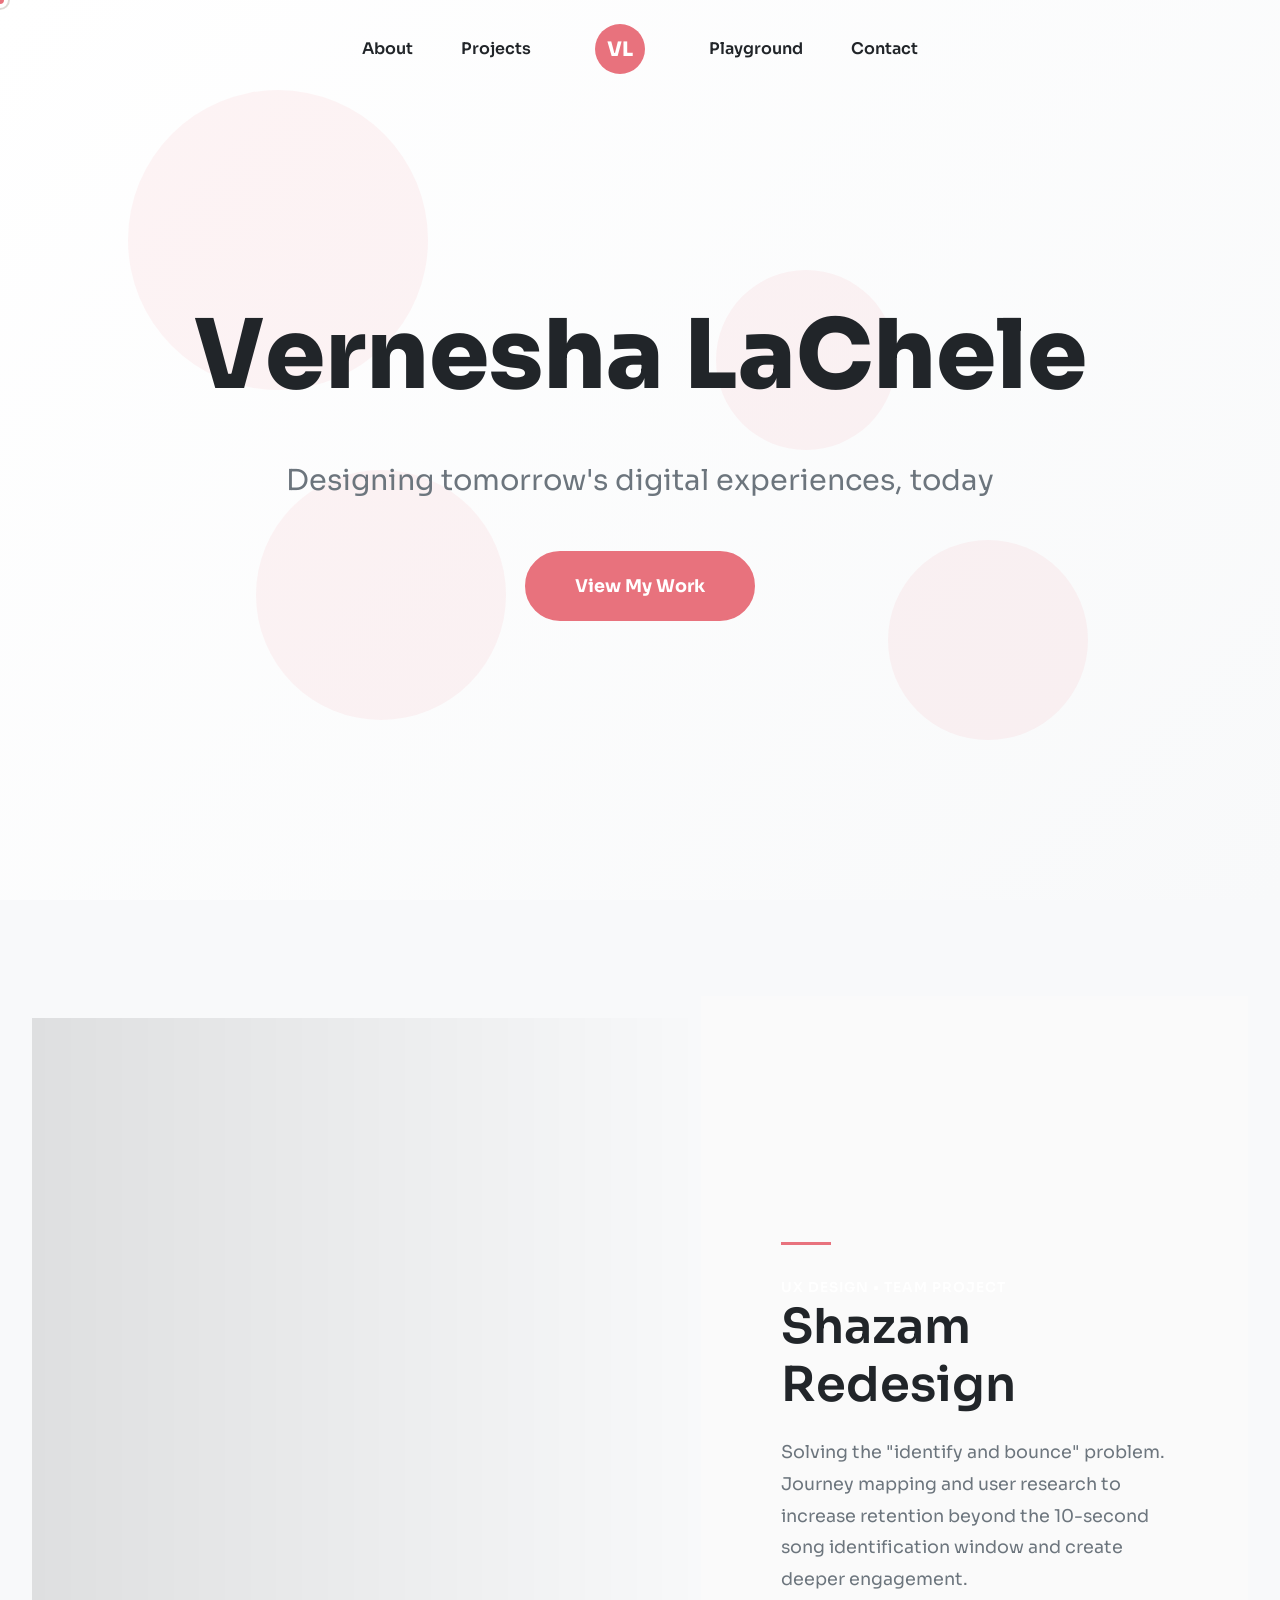
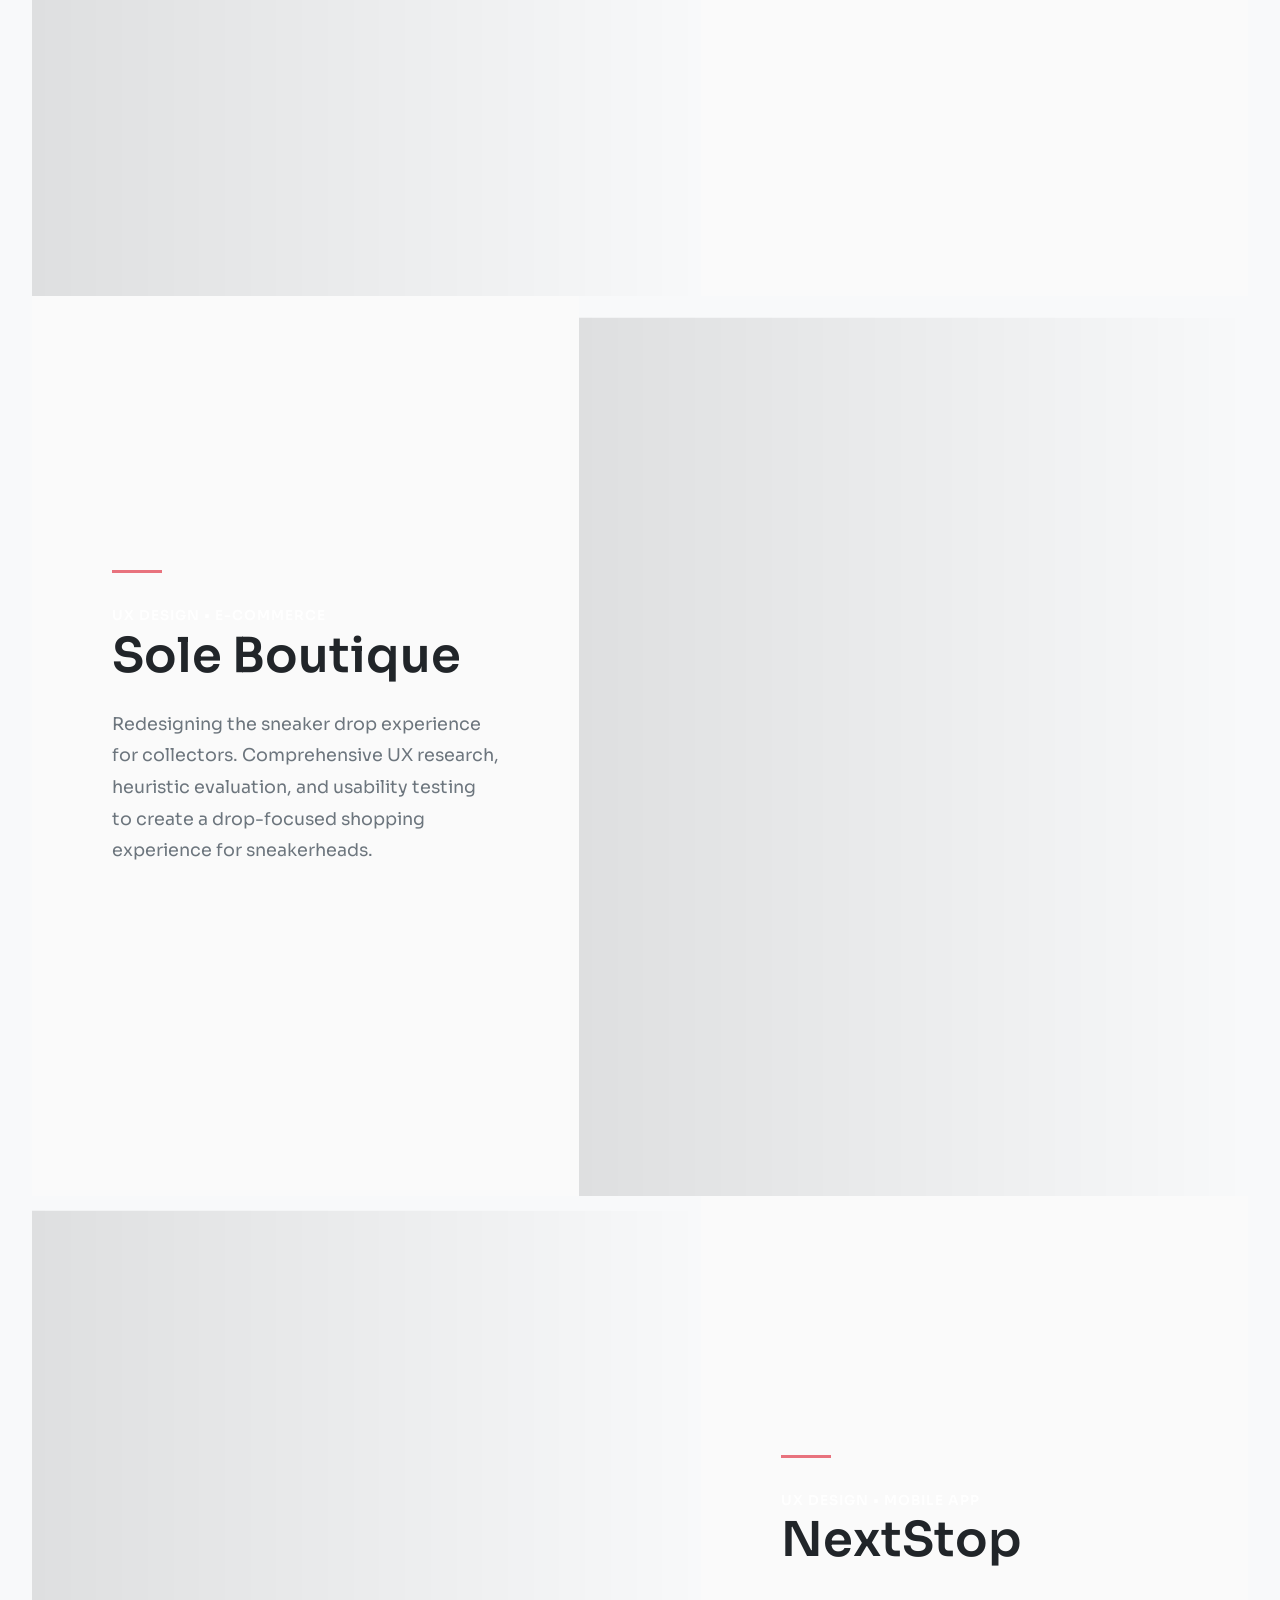
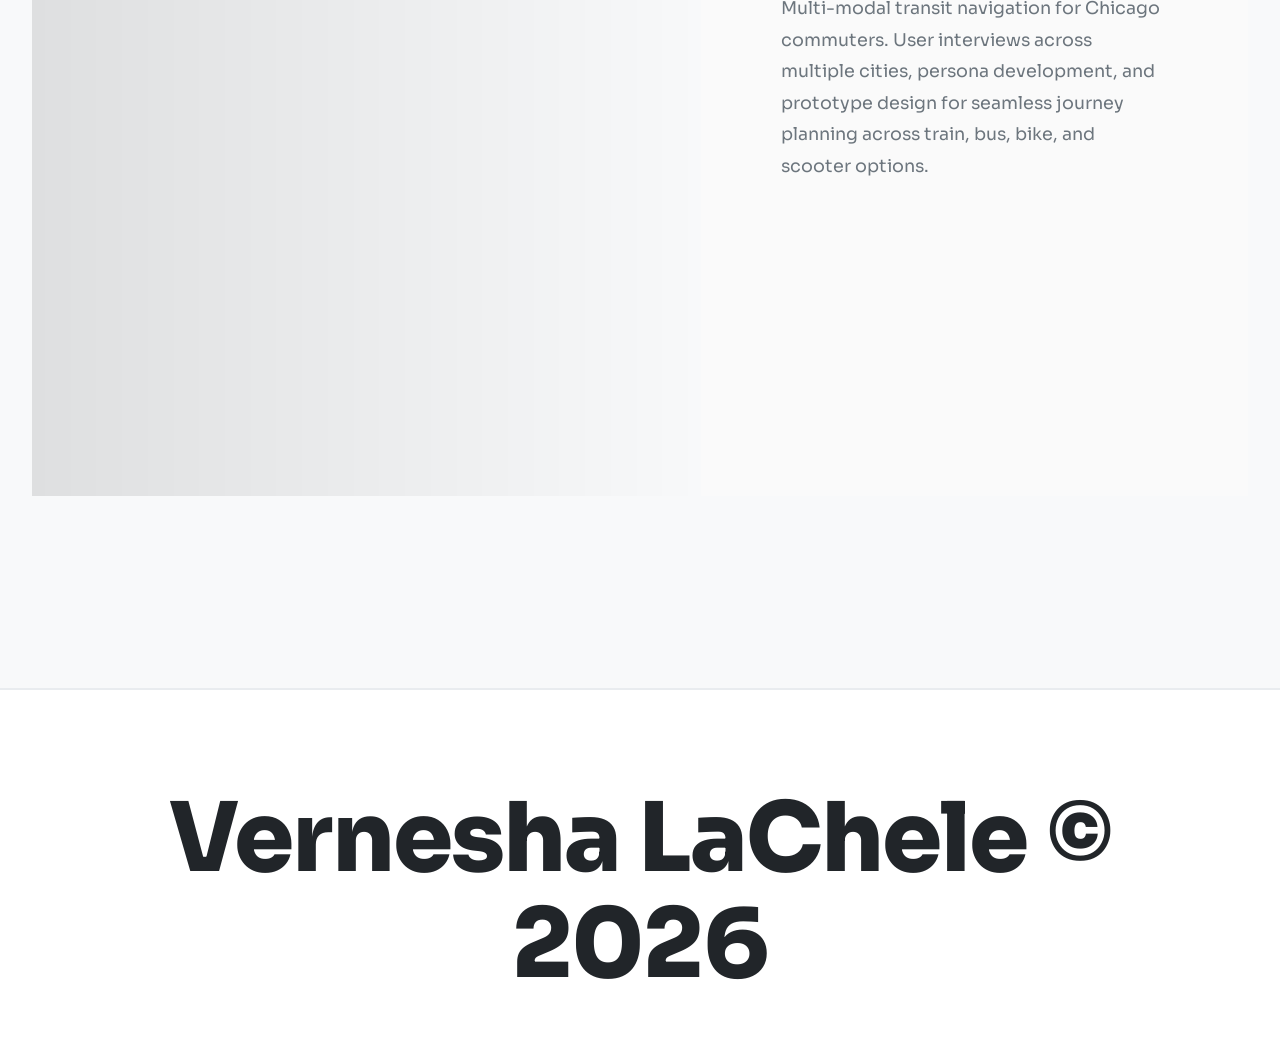
==== index.html @ 07dd48ed "Add files via upload Initial portfolio upload" ====
<!DOCTYPE html>
<html lang="en">
<head>
    <meta charset="UTF-8">
    <meta name="viewport" content="width=device-width, initial-scale=1.0">
    <meta name="description" content="Portfolio of Vernesha LaChele - UI/UX Designer & Creative Professional">
    <title>Vernesha LaChele - Portfolio</title>
    <link rel="stylesheet" href="css/style.css">
</head>
<body>
    <!-- Custom Cursor -->
    <div class="cursor"></div>
    <div class="cursor-follower"></div>

    <!-- Navigation -->
    <nav id="nav">
        <ul>
            <li><a href="about.html">About</a></li>
            <li><a href="#projects">Projects</a></li>
            <li class="nav-logo">
                <a href="#home">
                    <svg width="50" height="50" viewBox="0 0 50 50" xmlns="http://www.w3.org/2000/svg">
                        <circle cx="25" cy="25" r="25" fill="#E8727D"/>
                        <text x="25" y="25" text-anchor="middle" dominant-baseline="central" 
                              font-family="Sora, sans-serif" font-size="20" font-weight="800" fill="#FFFFFF">VL</text>
                    </svg>
                </a>
            </li>
            <li><a href="playground.html">Playground</a></li>
            <li><a href="contact.html">Contact</a></li>
        </ul>
    </nav>

    <!-- Hero Section -->
    <section id="home" class="hero">
        <div class="hero-background">
            <div class="floating-shapes">
                <div class="shape"></div>
                <div class="shape"></div>
                <div class="shape"></div>
                <div class="shape"></div>
            </div>
        </div>
        <div class="hero-content">
            <h1>
                <span>V</span><span>e</span><span>r</span><span>n</span><span>e</span><span>s</span><span>h</span><span>a</span> <span>L</span><span>a</span><span>C</span><span>h</span><span>e</span><span>l</span><span>e</span>
            </h1>
            <p>Designing tomorrow's digital experiences, today</p>
            <a href="#projects" class="hero-cta">View My Work</a>
        </div>
    </section>

    <!-- Projects Section - Full Viewport Split Layout -->
    <section id="projects">
        <!-- Shazam Project -->
        <div class="project-section">
            <a href="pages/shazam-case-study.html" class="project-split">
                <div class="project-image" style="background-image: url('https://images.unsplash.com/photo-1511379938547-c1f69419868d?w=1200&q=80');"></div>
                <div class="project-content">
                    <div class="project-accent"></div>
                    <div class="project-category">UX Design • Team Project</div>
                    <h2 class="project-title">Shazam Redesign</h2>
                    <p class="project-description">Solving the "identify and bounce" problem. Journey mapping and user research to increase retention beyond the 10-second song identification window and create deeper engagement.</p>
                    <span class="project-link">Explore Case Study</span>
                </div>
            </a>
        </div>

        <!-- Sole Boutique Project -->
        <div class="project-section">
            <a href="pages/sole-boutique.html" class="project-split">
                <div class="project-image" style="background-image: url('https://images.unsplash.com/photo-1460353581641-37baddab0fa2?w=1200&q=80');"></div>
                <div class="project-content">
                    <div class="project-accent"></div>
                    <div class="project-category">UX Design • E-Commerce</div>
                    <h2 class="project-title">Sole Boutique</h2>
                    <p class="project-description">Redesigning the sneaker drop experience for collectors. Comprehensive UX research, heuristic evaluation, and usability testing to create a drop-focused shopping experience for sneakerheads.</p>
                    <span class="project-link">View Project</span>
                </div>
            </a>
        </div>

        <!-- NextStop Project -->
        <div class="project-section">
            <a href="pages/nextstop.html" class="project-split">
                <div class="project-image" style="background-image: url('https://images.unsplash.com/photo-1544620347-c4fd4a3d5957?w=1200&q=80');"></div>
                <div class="project-content">
                    <div class="project-accent"></div>
                    <div class="project-category">UX Design • Mobile App</div>
                    <h2 class="project-title">NextStop</h2>
                    <p class="project-description">Multi-modal transit navigation for Chicago commuters. User interviews across multiple cities, persona development, and prototype design for seamless journey planning across train, bus, bike, and scooter options.</p>
                    <span class="project-link">View Project</span>
                </div>
            </a>
        </div>
    </section>

    <footer>
        <h2 class="footer-name">Vernesha LaChele © 2026</h2>
    </footer>

    <script src="js/script.js"></script>
</body>
</html>
---- css/style.css ----
/* ================================
   IMPORT SORA FONT
   ================================ */

@import url('https://fonts.googleapis.com/css2?family=Sora:wght@400;600;700;800&display=swap');

/* ================================
   RESET & BASE STYLES
   ================================ */

* {
    margin: 0;
    padding: 0;
    box-sizing: border-box;
}

body {
    font-family: 'Sora', -apple-system, BlinkMacSystemFont, 'Segoe UI', Roboto, sans-serif;
    line-height: 1.6;
    color: #212529;
    background: #F8F9FA;
    overflow-x: hidden;
    cursor: none;
}

/* ================================
   CUSTOM CURSOR
   ================================ */

.cursor {
    width: 20px;
    height: 20px;
    border: 2px solid #212529;
    border-radius: 50%;
    position: fixed;
    pointer-events: none;
    z-index: 9999;
    transition: all 0.15s ease;
    transform: translate(-50%, -50%);
    mix-blend-mode: difference;
}

.cursor-follower {
    width: 8px;
    height: 8px;
    background: #E8727D;
    border-radius: 50%;
    position: fixed;
    pointer-events: none;
    z-index: 9999;
    transition: all 0.3s ease;
    transform: translate(-50%, -50%);
}

/* ================================
   NAVIGATION
   ================================ */

nav {
    position: fixed;
    top: 0;
    left: 0;
    right: 0;
    padding: 1.5rem 3rem;
    z-index: 1000;
    transition: all 0.3s ease;
    background: transparent;
}

nav.scrolled {
    background: rgba(248, 249, 250, 0.95);
    backdrop-filter: blur(10px);
    box-shadow: 0 5px 30px rgba(0, 0, 0, 0.08);
}

nav ul {
    list-style: none;
    display: flex;
    justify-content: center;
    align-items: center;
    gap: 3rem;
}

.nav-logo {
    margin: 0 1rem;
}

.nav-logo a {
    padding: 0;
    display: flex;
    align-items: center;
}

.nav-logo svg {
    transition: transform 0.3s ease;
}

.nav-logo:hover svg {
    transform: scale(1.1);
}

.nav-logo a::after {
    display: none;
}

nav a {
    text-decoration: none;
    color: #212529;
    font-weight: 600;
    font-size: 1rem;
    position: relative;
    padding: 0.5rem 0;
    transition: color 0.3s ease;
}

nav a::after {
    content: '';
    position: absolute;
    bottom: 0;
    left: 0;
    width: 0;
    height: 2px;
    background: #E8727D;
    transition: width 0.3s ease;
}

nav a:hover::after {
    width: 100%;
}

nav a:hover {
    color: #E8727D;
}

/* ================================
   HERO SECTION
   ================================ */

.hero {
    min-height: 100vh;
    display: flex;
    flex-direction: column;
    justify-content: center;
    align-items: center;
    position: relative;
    overflow: hidden;
    background: linear-gradient(135deg, #FFFFFF 0%, #F8F9FA 100%);
}

.hero-background {
    position: absolute;
    top: 0;
    left: 0;
    width: 100%;
    height: 100%;
    z-index: 0;
}

.floating-shapes {
    position: absolute;
    width: 100%;
    height: 100%;
}

.shape {
    position: absolute;
    border-radius: 50%;
    background: rgba(232, 114, 125, 0.08);
    animation: float 20s infinite ease-in-out;
}

.shape:nth-child(1) {
    width: 300px;
    height: 300px;
    top: 10%;
    left: 10%;
    animation-delay: 0s;
}

.shape:nth-child(2) {
    width: 200px;
    height: 200px;
    top: 60%;
    right: 15%;
    animation-delay: -5s;
}

.shape:nth-child(3) {
    width: 250px;
    height: 250px;
    bottom: 20%;
    left: 20%;
    animation-delay: -10s;
}

.shape:nth-child(4) {
    width: 180px;
    height: 180px;
    top: 30%;
    right: 30%;
    animation-delay: -15s;
}

@keyframes float {
    0%, 100% {
        transform: translate(0, 0) scale(1);
    }
    33% {
        transform: translate(50px, -50px) scale(1.1);
    }
    66% {
        transform: translate(-30px, 30px) scale(0.9);
    }
}

.hero-content {
    position: relative;
    z-index: 1;
    text-align: center;
    padding: 2rem;
}

.hero-content h1 {
    font-size: clamp(3rem, 8vw, 6rem);
    font-weight: 800;
    margin-bottom: 1.5rem;
    color: #212529;
}

.hero-content h1 span {
    display: inline-block;
    animation: fadeInUp 0.8s ease-out both;
}

.hero-content h1 span:nth-child(1) { animation-delay: 0.1s; }
.hero-content h1 span:nth-child(2) { animation-delay: 0.15s; }
.hero-content h1 span:nth-child(3) { animation-delay: 0.2s; }
.hero-content h1 span:nth-child(4) { animation-delay: 0.25s; }
.hero-content h1 span:nth-child(5) { animation-delay: 0.3s; }
.hero-content h1 span:nth-child(6) { animation-delay: 0.35s; }
.hero-content h1 span:nth-child(7) { animation-delay: 0.4s; }
.hero-content h1 span:nth-child(8) { animation-delay: 0.45s; }
.hero-content h1 span:nth-child(9) { animation-delay: 0.5s; }
.hero-content h1 span:nth-child(10) { animation-delay: 0.55s; }
.hero-content h1 span:nth-child(11) { animation-delay: 0.6s; }
.hero-content h1 span:nth-child(12) { animation-delay: 0.65s; }
.hero-content h1 span:nth-child(13) { animation-delay: 0.7s; }
.hero-content h1 span:nth-child(14) { animation-delay: 0.75s; }
.hero-content h1 span:nth-child(15) { animation-delay: 0.8s; }

@keyframes fadeInUp {
    from {
        opacity: 0;
        transform: translateY(30px);
    }
    to {
        opacity: 1;
        transform: translateY(0);
    }
}

.hero-content p {
    font-size: clamp(1.2rem, 3vw, 1.8rem);
    color: #6C757D;
    font-weight: 400;
    animation: fadeInUp 1s ease-out 0.5s both;
    margin-bottom: 2rem;
}

.hero-cta {
    display: inline-block;
    background: #E8727D;
    color: #FFFFFF;
    padding: 1.2rem 3rem;
    border-radius: 50px;
    text-decoration: none;
    font-weight: 700;
    font-size: 1.1rem;
    transition: all 0.3s ease;
    border: 2px solid #E8727D;
    animation: fadeInUp 1s ease-out 0.7s both;
    margin-top: 1rem;
}

.hero-cta:hover {
    background: transparent;
    color: #E8727D;
    transform: translateY(-5px);
    box-shadow: 0 15px 40px rgba(232, 114, 125, 0.3);
}

.scroll-indicator {
    position: absolute;
    bottom: 3rem;
    left: 50%;
    transform: translateX(-50%);
    animation: bounce 2s infinite;
    z-index: 1;
}

.scroll-indicator p {
    color: #6C757D;
    font-size: 0.9rem;
    font-weight: 600;
    text-transform: uppercase;
    letter-spacing: 2px;
}

@keyframes bounce {
    0%, 100% {
        transform: translateX(-50%) translateY(0);
    }
    50% {
        transform: translateX(-50%) translateY(-20px);
    }
}

/* ================================
   CONTAINER & SECTIONS
   ================================ */

.container {
    max-width: 1200px;
    margin: 0 auto;
    padding: 2rem;
}

section {
    padding: 6rem 2rem;
}

h2 {
    font-size: clamp(2.5rem, 5vw, 3.5rem);
    font-weight: 800;
    margin-bottom: 2rem;
    color: #212529;
}

.section-intro {
    font-size: 1.3rem;
    color: #6C757D;
    max-width: 800px;
    margin: 0 auto 4rem;
    text-align: center;
    line-height: 1.8;
    font-weight: 400;
}

/* ================================
   REVEAL ANIMATION
   ================================ */

.reveal {
    opacity: 0;
    transform: translateY(50px);
    transition: all 0.8s ease;
}

.reveal.active {
    opacity: 1;
    transform: translateY(0);
}

/* ================================
   ABOUT SECTION
   ================================ */

.about-grid {
    display: grid;
    grid-template-columns: repeat(auto-fit, minmax(280px, 1fr));
    gap: 2rem;
    margin-top: 3rem;
}

.about-card {
    background: #FFFFFF;
    padding: 2.5rem;
    border-radius: 20px;
    border: 2px solid #E9ECEF;
    transition: all 0.4s ease;
}

.about-card:hover {
    transform: translateY(-10px);
    border-color: #E8727D;
    box-shadow: 0 20px 60px rgba(232, 114, 125, 0.15);
}

.about-card h4 {
    font-size: 1.5rem;
    margin-bottom: 1rem;
    color: #212529;
    font-weight: 700;
}

.about-card p {
    color: #6C757D;
    line-height: 1.8;
    font-weight: 400;
}

/* ================================
   PROJECTS SECTION
   ================================ */

.project-grid {
    display: grid;
    grid-template-columns: repeat(auto-fit, minmax(320px, 1fr));
    gap: 3rem;
    margin-top: 3rem;
}

.project-card {
    background: #FFFFFF;
    border-radius: 20px;
    overflow: hidden;
    transition: all 0.4s ease;
    border: 2px solid #E9ECEF;
    cursor: pointer;
}

.project-card:hover {
    transform: translateY(-15px);
    box-shadow: 0 25px 70px rgba(232, 114, 125, 0.2);
    border-color: #E8727D;
}

.project-content p {
    color: #6C757D;
    line-height: 1.8;
    margin-bottom: 1.5rem;
    font-weight: 400;
}

.project-tags {
    display: flex;
    flex-wrap: wrap;
    gap: 0.8rem;
}

.tag {
    background: #FFE8EB;
    color: #E8727D;
    padding: 0.5rem 1rem;
    border-radius: 25px;
    font-size: 0.85rem;
    font-weight: 600;
}

/* ================================
   PARALLAX EFFECT
   ================================ */

.parallax {
    transition: transform 0.3s ease;
}

.parallax:hover {
    transform: perspective(1000px) rotateY(2deg) rotateX(2deg);
}

/* ================================
   CONTACT SECTION
   ================================ */

.contact-grid {
    display: grid;
    grid-template-columns: repeat(auto-fit, minmax(250px, 1fr));
    gap: 2rem;
    margin-top: 3rem;
}

.contact-item {
    background: #FFFFFF;
    padding: 2.5rem;
    border-radius: 20px;
    text-align: center;
    transition: all 0.4s ease;
    border: 2px solid #E9ECEF;
}

.contact-item:hover {
    transform: translateY(-10px);
    border-color: #E8727D;
    box-shadow: 0 20px 60px rgba(232, 114, 125, 0.15);
}

.contact-item .icon {
    font-size: 3rem;
    margin-bottom: 1rem;
}

.contact-item a {
    color: #E8727D;
    text-decoration: none;
    font-weight: 600;
    font-size: 1.1rem;
    transition: color 0.3s ease;
}

.contact-item a:hover {
    color: #D0606B;
}

.cta-button {
    display: inline-block;
    background: #E8727D;
    color: #FFFFFF;
    padding: 1.2rem 3rem;
    border-radius: 50px;
    text-decoration: none;
    font-weight: 700;
    font-size: 1.1rem;
    transition: all 0.3s ease;
    border: 2px solid #E8727D;
}

.cta-button:hover {
    background: transparent;
    color: #E8727D;
    transform: translateY(-5px);
    box-shadow: 0 15px 40px rgba(232, 114, 125, 0.3);
}

/* ================================
   FOOTER
   ================================ */

footer {
    background: #FFFFFF;
    padding: 6rem 2rem 3rem;
    text-align: center;
    border-top: 2px solid #E9ECEF;
    margin-top: 6rem;
}

.footer-name {
    font-size: clamp(3rem, 8vw, 6rem);
    font-weight: 800;
    color: #212529;
    margin-bottom: 1rem;
    letter-spacing: -0.02em;
    line-height: 1.1;
}

footer p {
    color: #6C757D;
    margin: 0.5rem 0;
    font-weight: 400;
    font-size: 1rem;
}

/* ================================
   PROJECTS SECTION - INTERACTIVE (OLD)
   ================================ */

.project-grid-interactive {
    display: grid;
    grid-template-columns: repeat(auto-fit, minmax(350px, 1fr));
    gap: 2rem;
    margin-top: 3rem;
}

.project-card-interactive {
    position: relative;
    height: 500px;
    border-radius: 20px;
    overflow: hidden;
    cursor: pointer;
    text-decoration: none;
    display: block;
    transition: transform 0.3s ease, box-shadow 0.3s ease;
}

.project-card-interactive:hover {
    transform: scale(1.03);
    box-shadow: 0 25px 70px rgba(232, 114, 125, 0.25);
}

.project-image-bg {
    width: 100%;
    height: 100%;
    background-size: cover;
    background-position: center;
    position: relative;
    transition: transform 0.5s ease;
}

.project-card-interactive:hover .project-image-bg {
    transform: scale(1.1);
}

.project-overlay {
    position: absolute;
    top: 0;
    left: 0;
    right: 0;
    bottom: 0;
    background: linear-gradient(
        to bottom,
        rgba(232, 114, 125, 0) 0%,
        rgba(232, 114, 125, 0.3) 50%,
        rgba(232, 114, 125, 0.9) 100%
    );
    transition: opacity 0.3s ease;
}

.project-card-interactive:hover .project-overlay {
    opacity: 0.7;
}

.project-content-bottom {
    position: absolute;
    bottom: 0;
    left: 0;
    right: 0;
    padding: 2.5rem;
    z-index: 2;
    transition: transform 0.3s ease;
}

.project-card-interactive:hover .project-content-bottom {
    transform: translateY(-15px);
}

.project-meta {
    margin-bottom: 0.8rem;
}

.project-category {
    color: #FFFFFF;
    font-size: 0.85rem;
    font-weight: 600;
    letter-spacing: 1px;
    text-transform: uppercase;
    opacity: 0.9;
}

.project-title-interactive {
    font-size: 2.5rem;
    font-weight: 800;
    color: #FFFFFF;
    margin-bottom: 0.5rem;
    line-height: 1.2;
}

.project-description {
    font-size: 1.1rem;
    color: rgba(255, 255, 255, 0.9);
    margin-bottom: 1.5rem;
    line-height: 1.5;
    font-weight: 400;
}

.project-cta {
    display: inline-flex;
    align-items: center;
    gap: 0.8rem;
    opacity: 0;
    transform: translateY(10px);
    transition: all 0.3s ease 0.1s;
}

.project-card-interactive:hover .project-cta {
    opacity: 1;
    transform: translateY(0);
}

.cta-text {
    color: #FFFFFF;
    font-size: 1rem;
    font-weight: 700;
    letter-spacing: 0.5px;
}

.cta-arrow {
    color: #E8727D;
    font-size: 1.5rem;
    font-weight: 700;
    transition: transform 0.3s ease;
}

.project-card-interactive:hover .cta-arrow {
    transform: translateX(5px);
}

/* ================================
   FULL-VIEWPORT SPLIT PROJECT SECTIONS
   ================================ */

.project-section {
    height: 100vh;
    display: flex;
    align-items: center;
    overflow: hidden;
    opacity: 0;
    transform: translateY(80px);
    transition: opacity 1s cubic-bezier(0.25, 0.46, 0.45, 0.94),
                transform 1s cubic-bezier(0.25, 0.46, 0.45, 0.94);
}

/* Fade in when scrolled into view */
.project-section.in-view {
    opacity: 1;
    transform: translateY(0);
}

.project-split {
    display: flex;
    width: 100%;
    height: 100%;
    cursor: pointer;
    text-decoration: none;
    transition: transform 0.3s cubic-bezier(0.25, 0.46, 0.45, 0.94);
    transform-style: preserve-3d;
    will-change: transform;
}

/* Hover scale is now handled by JavaScript tilt effect */

/* Alternating layouts */
.project-section:nth-child(even) .project-split {
    flex-direction: row-reverse;
}

.project-image {
    flex: 0 0 55%;
    background-size: cover;
    background-position: center;
    position: relative;
    overflow: hidden;
    will-change: transform;
}

/* Subtle gradient for depth */
.project-image::after {
    content: '';
    position: absolute;
    inset: 0;
    background: linear-gradient(to right, rgba(0,0,0,0.1), transparent);
    z-index: 2;
    pointer-events: none;
}

/* Image zoom on hover - JavaScript parallax is separate */
.project-split:hover .project-image {
    background-size: 110%;
    transition: background-size 0.8s cubic-bezier(0.25, 0.46, 0.45, 0.94);
}

.project-content {
    flex: 0 0 45%;
    padding: 4rem 5rem;
    display: flex;
    flex-direction: column;
    justify-content: center;
    background: #fafafa;
    position: relative;
}

.project-accent {
    width: 50px;
    height: 3px;
    background: #E8727D;
    margin-bottom: 2rem;
    transform: translateY(0);
    transition: transform 0.5s cubic-bezier(0.25, 0.46, 0.45, 0.94) 0.1s;
}

.project-split:hover .project-accent {
    transform: translateY(-20px);
}

.project-category {
    transform: translateY(0);
    transition: transform 0.5s cubic-bezier(0.25, 0.46, 0.45, 0.94) 0.15s, 
                opacity 0.5s cubic-bezier(0.25, 0.46, 0.45, 0.94) 0.15s;
    opacity: 1;
}

.project-split:hover .project-category {
    transform: translateY(-20px);
}

.project-title {
    font-size: 3rem;
    font-weight: 600;
    margin-bottom: 1.5rem;
    line-height: 1.2;
    color: #212529;
    transform: translateY(0);
    transition: transform 0.5s cubic-bezier(0.25, 0.46, 0.45, 0.94) 0.2s;
}

.project-split:hover .project-title {
    transform: translateY(-20px);
}

.project-description {
    transform: translateY(0);
    transition: transform 0.5s cubic-bezier(0.25, 0.46, 0.45, 0.94) 0.25s;
}

.project-split:hover .project-description {
    transform: translateY(-20px);
}

.project-link {
    display: inline-flex;
    align-items: center;
    gap: 0.5rem;
    color: #212529;
    text-decoration: none;
    font-weight: 500;
    font-size: 1rem;
    opacity: 0;
    transform: translateY(30px);
    transition: all 0.5s cubic-bezier(0.25, 0.46, 0.45, 0.94) 0.3s;
    pointer-events: none;
}

.project-split:hover .project-link {
    opacity: 1;
    transform: translateY(0);
    gap: 1rem;
    color: #E8727D;
    pointer-events: auto;
}

.project-link::after {
    content: '→';
    font-size: 1.2rem;
    transition: transform 0.4s cubic-bezier(0.34, 1.56, 0.64, 1);
}

.project-split:hover .project-link::after {
    transform: translateX(8px);
}

/* Magnetic hover effect on CTA */
.project-link {
    position: relative;
}

.project-split:hover .project-link {
    animation: magneticPulse 2s ease-in-out infinite;
}

@keyframes magneticPulse {
    0%, 100% {
        transform: translateY(0);
    }
    50% {
        transform: translateY(-2px);
    }
}

/* ================================
   RESPONSIVE DESIGN
   ================================ */

@media (max-width: 768px) {
    nav ul {
        gap: 1.5rem;
    }

    nav a {
        font-size: 0.9rem;
    }

    .hero-content h1 {
        font-size: 2.5rem;
    }

    .hero-content p {
        font-size: 1.2rem;
    }

    section {
        padding: 4rem 1rem;
    }

    h2 {
        font-size: 2rem;
    }

    .section-intro {
        font-size: 1.1rem;
    }

    .about-grid,
    .project-grid,
    .project-grid-interactive,
    .contact-grid {
        grid-template-columns: 1fr;
    }

    .project-card-interactive {
        height: 400px;
    }

    .project-title-interactive {
        font-size: 2rem;
    }

    .project-description {
        font-size: 1rem;
    }

    /* Full-viewport split sections responsive */
    .project-split {
        flex-direction: column !important;
    }

    .project-image,
    .project-content {
        flex: 0 0 50%;
    }

    .project-title {
        font-size: 2.5rem;
    }

    .project-content {
        padding: 3rem 2rem;
    }
}

@media (max-width: 480px) {
    nav {
        padding: 1rem 1.5rem;
    }

    nav ul {
        gap: 1rem;
    }

    .hero-content h1 {
        font-size: 2rem;
    }

    .hero-content p {
        font-size: 1rem;
    }

    .project-content {
        padding: 2rem 1.5rem;
    }

    .project-title {
        font-size: 2rem;
    }
}
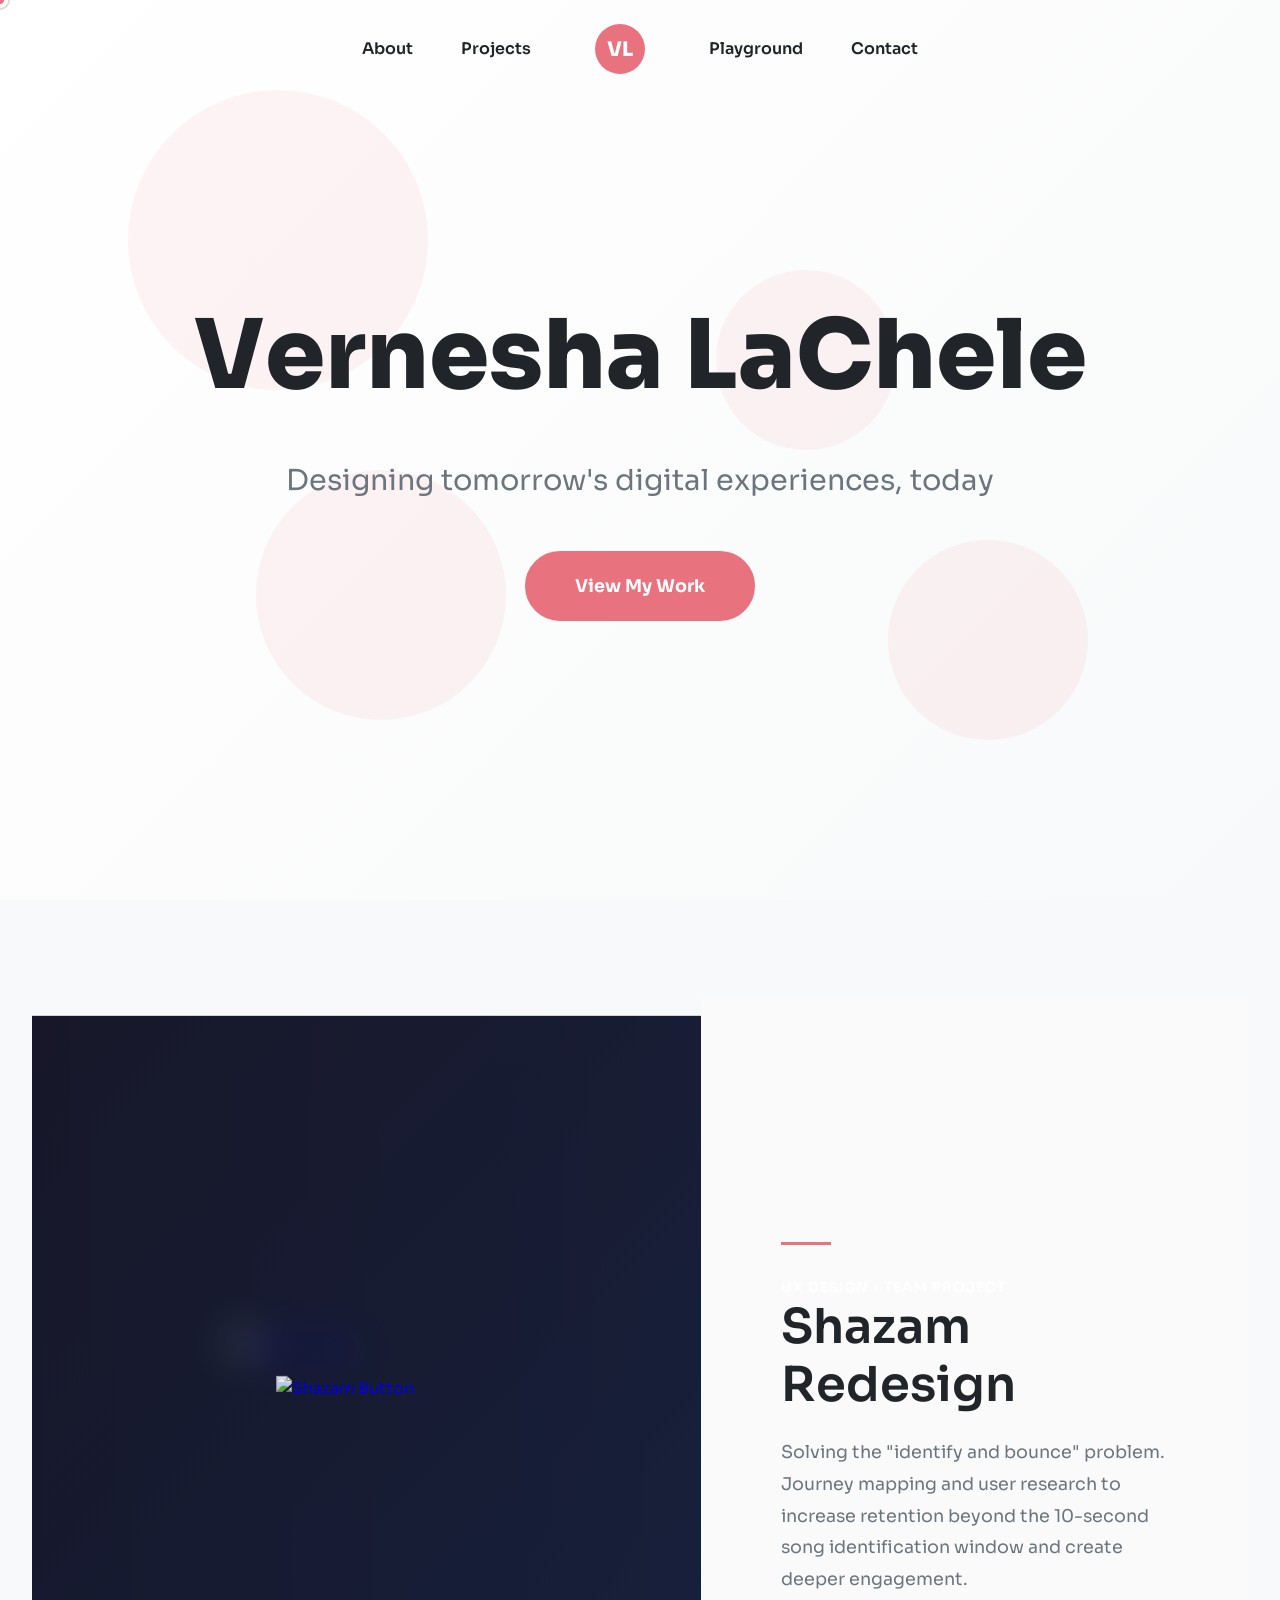
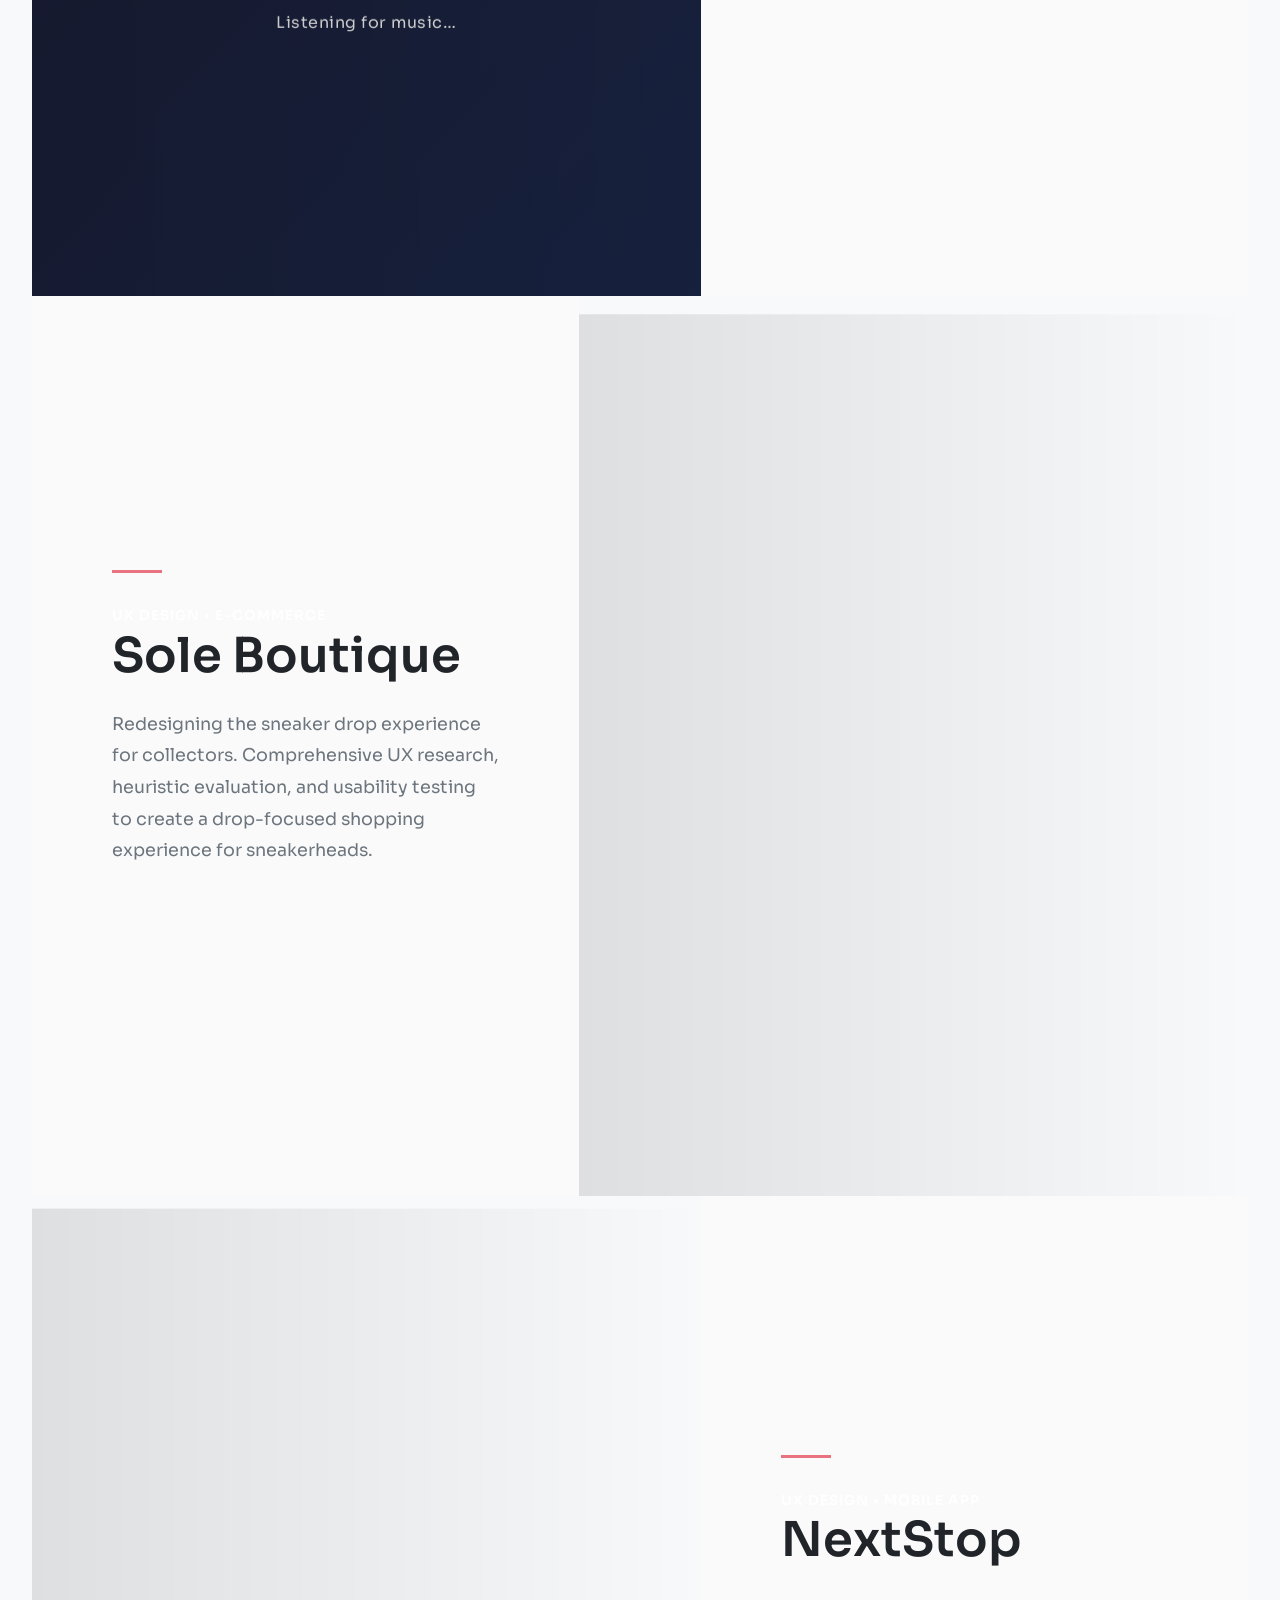
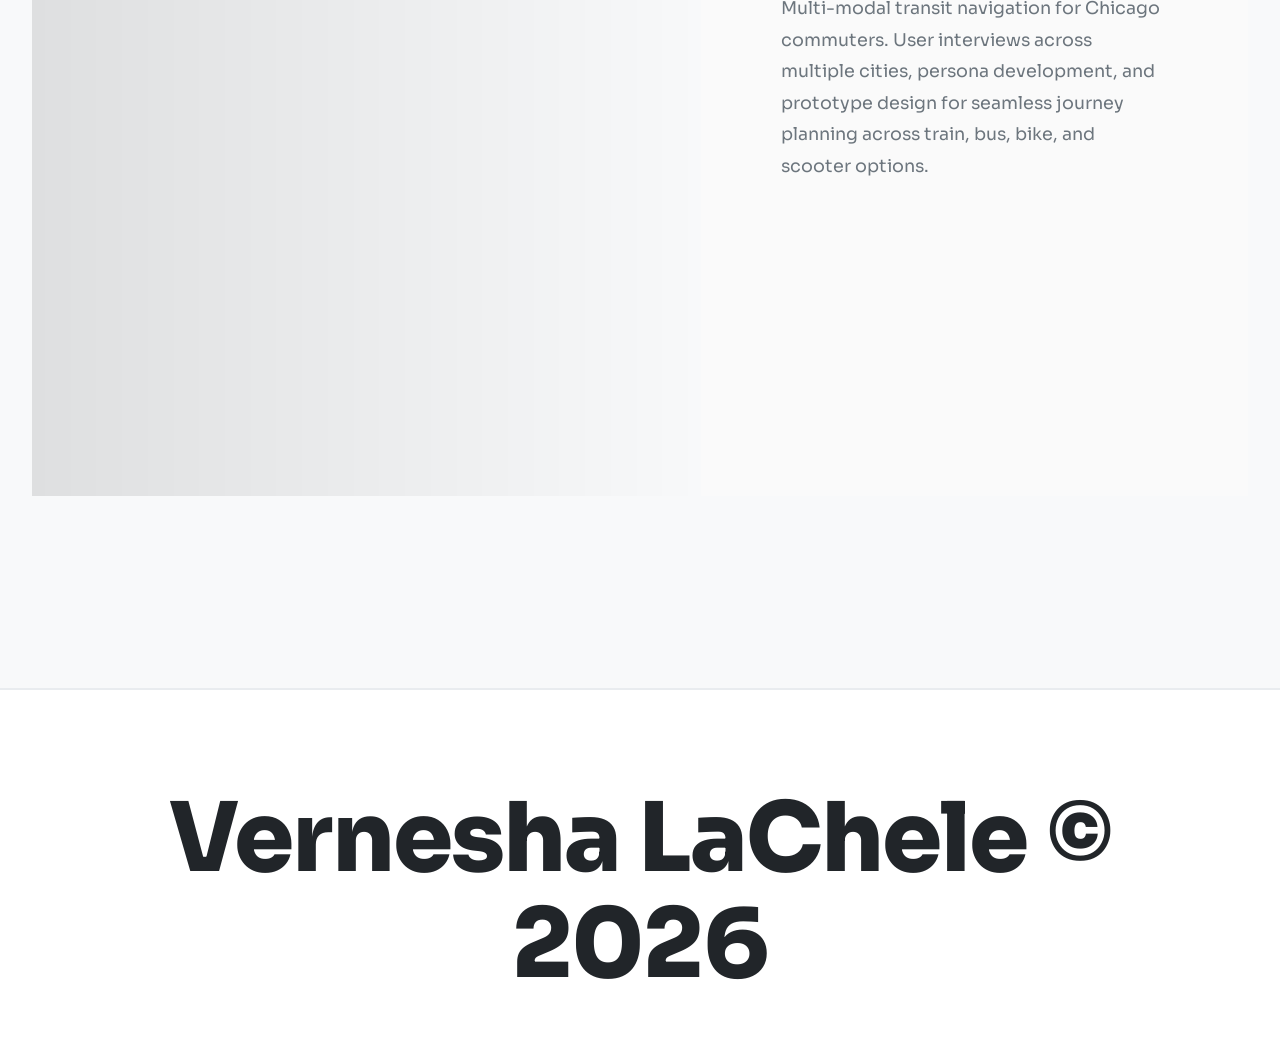
==== commit 2755c7a4: "Added Shazam button for project card" ====
--- a/index.html
+++ b/index.html
@@ -55,7 +55,13 @@
         <!-- Shazam Project -->
         <div class="project-section">
             <a href="pages/shazam-case-study.html" class="project-split">
-                <div class="project-image" style="background-image: url('https://images.unsplash.com/photo-1511379938547-c1f69419868d?w=1200&q=80');"></div>
+                <div class="project-image shazam-animation-container">
+                    <div class="shazam-hero">
+                        <img src="images/shazam/shazam-button.svg" class="shazam-rotating" alt="Shazam Button">
+                        <img src="images/shazam/shazam-glow.svg" class="shazam-glow" alt="Shazam Glow">
+                        <p class="shazam-label">Listening for music…</p>
+                    </div>
+                </div>
                 <div class="project-content">
                     <div class="project-accent"></div>
                     <div class="project-category">UX Design • Team Project</div>
--- a/css/style.css
+++ b/css/style.css
@@ -950,4 +950,76 @@
     .project-title {
         font-size: 2rem;
     }
+}
+
+/* ================================
+   SHAZAM ROTATING ANIMATION
+   ================================ */
+
+.shazam-animation-container {
+    background: linear-gradient(135deg, #1a1a2e 0%, #16213e 100%);
+    display: flex;
+    align-items: center;
+    justify-content: center;
+    position: relative;
+    overflow: visible;
+}
+
+.shazam-hero {
+    position: relative;
+    width: 260px;
+    height: 260px;
+    display: flex;
+    flex-direction: column;
+    align-items: center;
+    justify-content: center;
+}
+
+.shazam-rotating {
+    position: absolute;
+    width: 180px;
+    height: 180px;
+    animation: spin 6s linear infinite;
+    z-index: 2;
+}
+
+.shazam-glow {
+    position: absolute;
+    width: 260px;
+    height: 260px;
+    filter: blur(22px);
+    opacity: 0.9;
+    animation: pulse 3s ease-in-out infinite;
+    z-index: 1;
+}
+
+.shazam-label {
+    position: absolute;
+    bottom: -40px;
+    font-size: 1rem;
+    color: #d9d9d9;
+    letter-spacing: 0.5px;
+    font-weight: 400;
+}
+
+@keyframes spin {
+    from { transform: rotate(0deg); }
+    to { transform: rotate(360deg); }
+}
+
+@keyframes pulse {
+    0% { transform: scale(1); opacity: 0.75; }
+    50% { transform: scale(1.15); opacity: 1; }
+    100% { transform: scale(1); opacity: 0.75; }
+}
+
+/* Pause animation when not hovering, play on hover */
+.project-split:not(:hover) .shazam-rotating,
+.project-split:not(:hover) .shazam-glow {
+    animation-play-state: paused;
+}
+
+.project-split:hover .shazam-rotating,
+.project-split:hover .shazam-glow {
+    animation-play-state: running;
 }
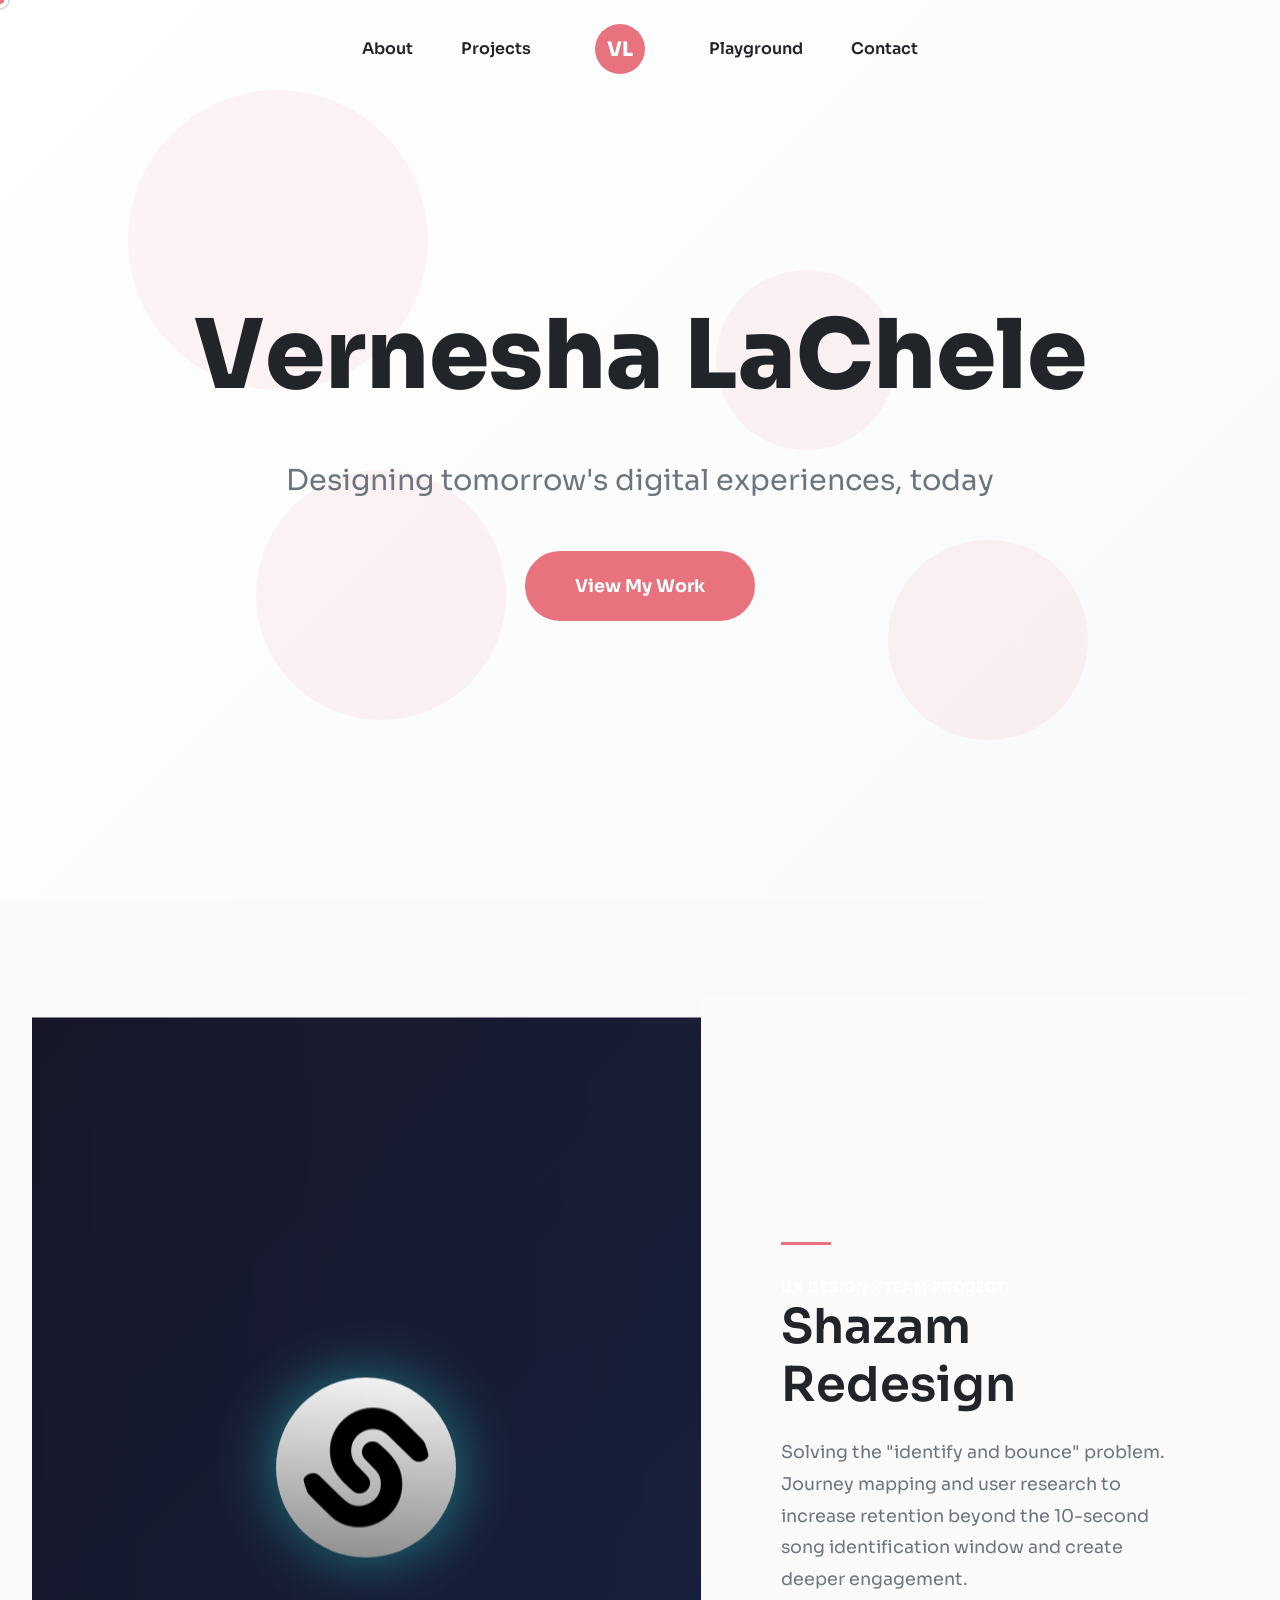
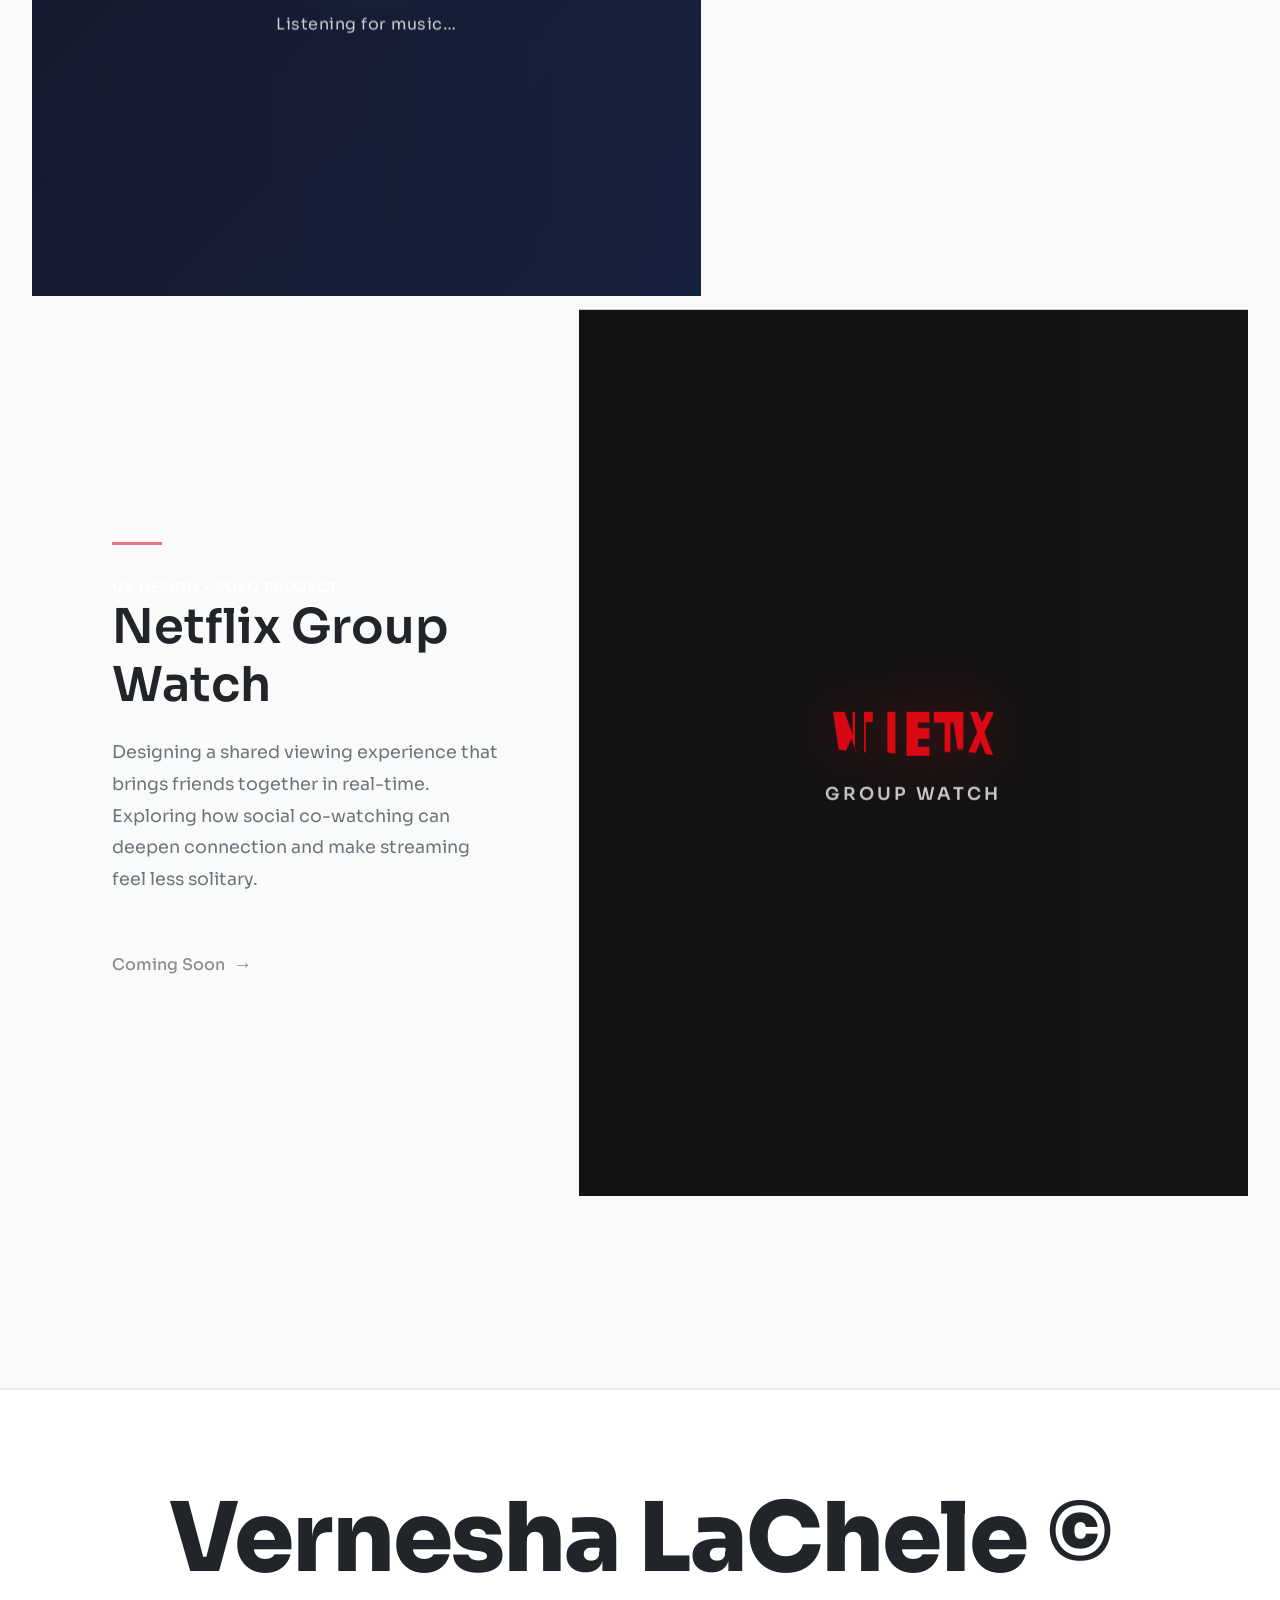
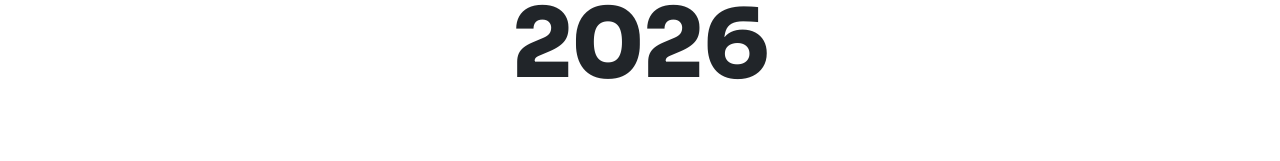
==== commit b91d6c3a: "Updated home page and css for home page" ====
--- a/index.html
+++ b/index.html
@@ -72,32 +72,30 @@
             </a>
         </div>
 
-        <!-- Sole Boutique Project -->
+        <!-- Netflix Group Watch Project -->
         <div class="project-section">
-            <a href="pages/sole-boutique.html" class="project-split">
-                <div class="project-image" style="background-image: url('https://images.unsplash.com/photo-1460353581641-37baddab0fa2?w=1200&q=80');"></div>
+            <div class="project-split project-coming-soon">
+                <div class="project-image netflix-animation-container">
+                    <div class="netflix-hero">
+                        <svg class="netflix-logo" viewBox="0 0 111 30" xmlns="http://www.w3.org/2000/svg" aria-hidden="true">
+                            <path d="M105.062 14.28L111 30c-1.75-.25-3.499-.563-5.28-.845l-3.345-8.686-3.437 7.969c-1.687-.282-3.344-.376-5.031-.595l6.093-13.874L94.999 0H100.28l3.157 7.688L106.876 0H112l-6.938 14.28zM90.47 0l-.062 26.233c-1.313-.032-2.625-.032-3.938-.032L82.5 0h7.97zm-16.5 7.5h-4.062V0H85.47v7.5h-4.032V27.875c-1.344 0-2.688.032-4.032.032V7.5h-3.437zm-22.968 0V0h15.908v7.5H58.97v3.75h7.874v7.5H58.97v5.468l7.937.032v7.5H51.002V0zm-13.344 20.625c1.875.313 3.75.625 5.625.969V0h-5.625v20.625zM23.22 7.093c1.656 0 3-.063 4.406.093V0H15.252v27.156c2.5.313 5 .625 7.5.938V7.093h.469zM0 0h7.97l5.593 15.937V0h7.97v27.844L15.907 27.5 12.844 18.75 8.937 27c-1.688-.25-3.375-.5-5.063-.75L0 0z" fill="#E50914"/>
+                        </svg>
+                        <p class="netflix-label">Group Watch</p>
+                    </div>
+                    <!-- Coming Soon Overlay -->
+                    <div class="coming-soon-overlay">
+                        <span class="coming-soon-tag">Coming Soon</span>
+                        <p class="coming-soon-text">Case study in progress</p>
+                    </div>
+                </div>
                 <div class="project-content">
                     <div class="project-accent"></div>
-                    <div class="project-category">UX Design • E-Commerce</div>
-                    <h2 class="project-title">Sole Boutique</h2>
-                    <p class="project-description">Redesigning the sneaker drop experience for collectors. Comprehensive UX research, heuristic evaluation, and usability testing to create a drop-focused shopping experience for sneakerheads.</p>
-                    <span class="project-link">View Project</span>
+                    <div class="project-category">UX Design • Solo Project</div>
+                    <h2 class="project-title">Netflix Group Watch</h2>
+                    <p class="project-description">Designing a shared viewing experience that brings friends together in real-time. Exploring how social co-watching can deepen connection and make streaming feel less solitary.</p>
+                    <span class="project-link coming-soon-link">Coming Soon</span>
                 </div>
-            </a>
-        </div>
-
-        <!-- NextStop Project -->
-        <div class="project-section">
-            <a href="pages/nextstop.html" class="project-split">
-                <div class="project-image" style="background-image: url('https://images.unsplash.com/photo-1544620347-c4fd4a3d5957?w=1200&q=80');"></div>
-                <div class="project-content">
-                    <div class="project-accent"></div>
-                    <div class="project-category">UX Design • Mobile App</div>
-                    <h2 class="project-title">NextStop</h2>
-                    <p class="project-description">Multi-modal transit navigation for Chicago commuters. User interviews across multiple cities, persona development, and prototype design for seamless journey planning across train, bus, bike, and scooter options.</p>
-                    <span class="project-link">View Project</span>
-                </div>
-            </a>
+            </div>
         </div>
     </section>
 
--- a/css/style.css
+++ b/css/style.css
@@ -1022,4 +1022,111 @@
 .project-split:hover .shazam-rotating,
 .project-split:hover .shazam-glow {
     animation-play-state: running;
+}
+/* ================================
+   NETFLIX GROUP WATCH - PROJECT CARD
+   Add to end of style.css
+   ================================ */
+
+.netflix-animation-container {
+    background: #141414;
+    position: relative;
+    overflow: hidden;
+}
+
+.netflix-hero {
+    display: flex;
+    flex-direction: column;
+    align-items: center;
+    justify-content: center;
+    height: 100%;
+    gap: 1.5rem;
+    transition: all 0.4s ease;
+}
+
+.netflix-logo {
+    width: 160px;
+    height: auto;
+    filter: drop-shadow(0 0 30px rgba(229, 9, 20, 0.4));
+    transition: all 0.6s ease;
+}
+
+.netflix-animation-container:hover .netflix-logo {
+    filter: drop-shadow(0 0 50px rgba(229, 9, 20, 0.6));
+    transform: scale(1.05);
+}
+
+.netflix-label {
+    font-size: 1.1rem;
+    font-weight: 600;
+    color: #FFFFFF;
+    letter-spacing: 3px;
+    text-transform: uppercase;
+    opacity: 0.8;
+    transition: opacity 0.3s ease;
+}
+
+.netflix-animation-container:hover .netflix-label {
+    opacity: 1;
+}
+
+/* ================================
+   COMING SOON - DISABLED PROJECT CARD
+   ================================ */
+
+/* Prevent click behavior */
+.project-coming-soon {
+    cursor: default;
+    text-decoration: none;
+}
+
+/* Coming Soon overlay on image */
+.coming-soon-overlay {
+    position: absolute;
+    top: 0;
+    left: 0;
+    width: 100%;
+    height: 100%;
+    background: rgba(0, 0, 0, 0.75);
+    display: flex;
+    flex-direction: column;
+    align-items: center;
+    justify-content: center;
+    gap: 0.5rem;
+    opacity: 0;
+    transition: opacity 0.4s ease;
+    z-index: 10;
+}
+
+.project-coming-soon:hover .coming-soon-overlay {
+    opacity: 1;
+}
+
+.coming-soon-tag {
+    font-size: 1.1rem;
+    font-weight: 700;
+    color: #FFFFFF;
+    letter-spacing: 3px;
+    text-transform: uppercase;
+    padding: 0.6rem 1.8rem;
+    border: 2px solid #E8727D;
+    border-radius: 50px;
+    background: rgba(232, 114, 125, 0.15);
+}
+
+.coming-soon-text {
+    font-size: 0.9rem;
+    color: rgba(255, 255, 255, 0.7);
+    margin: 0;
+}
+
+/* Muted CTA link */
+.coming-soon-link {
+    opacity: 0.5;
+}
+
+/* Dim the Netflix logo/hero when overlay shows */
+.project-coming-soon:hover .netflix-hero {
+    filter: blur(2px);
+    transform: scale(0.98);
 }
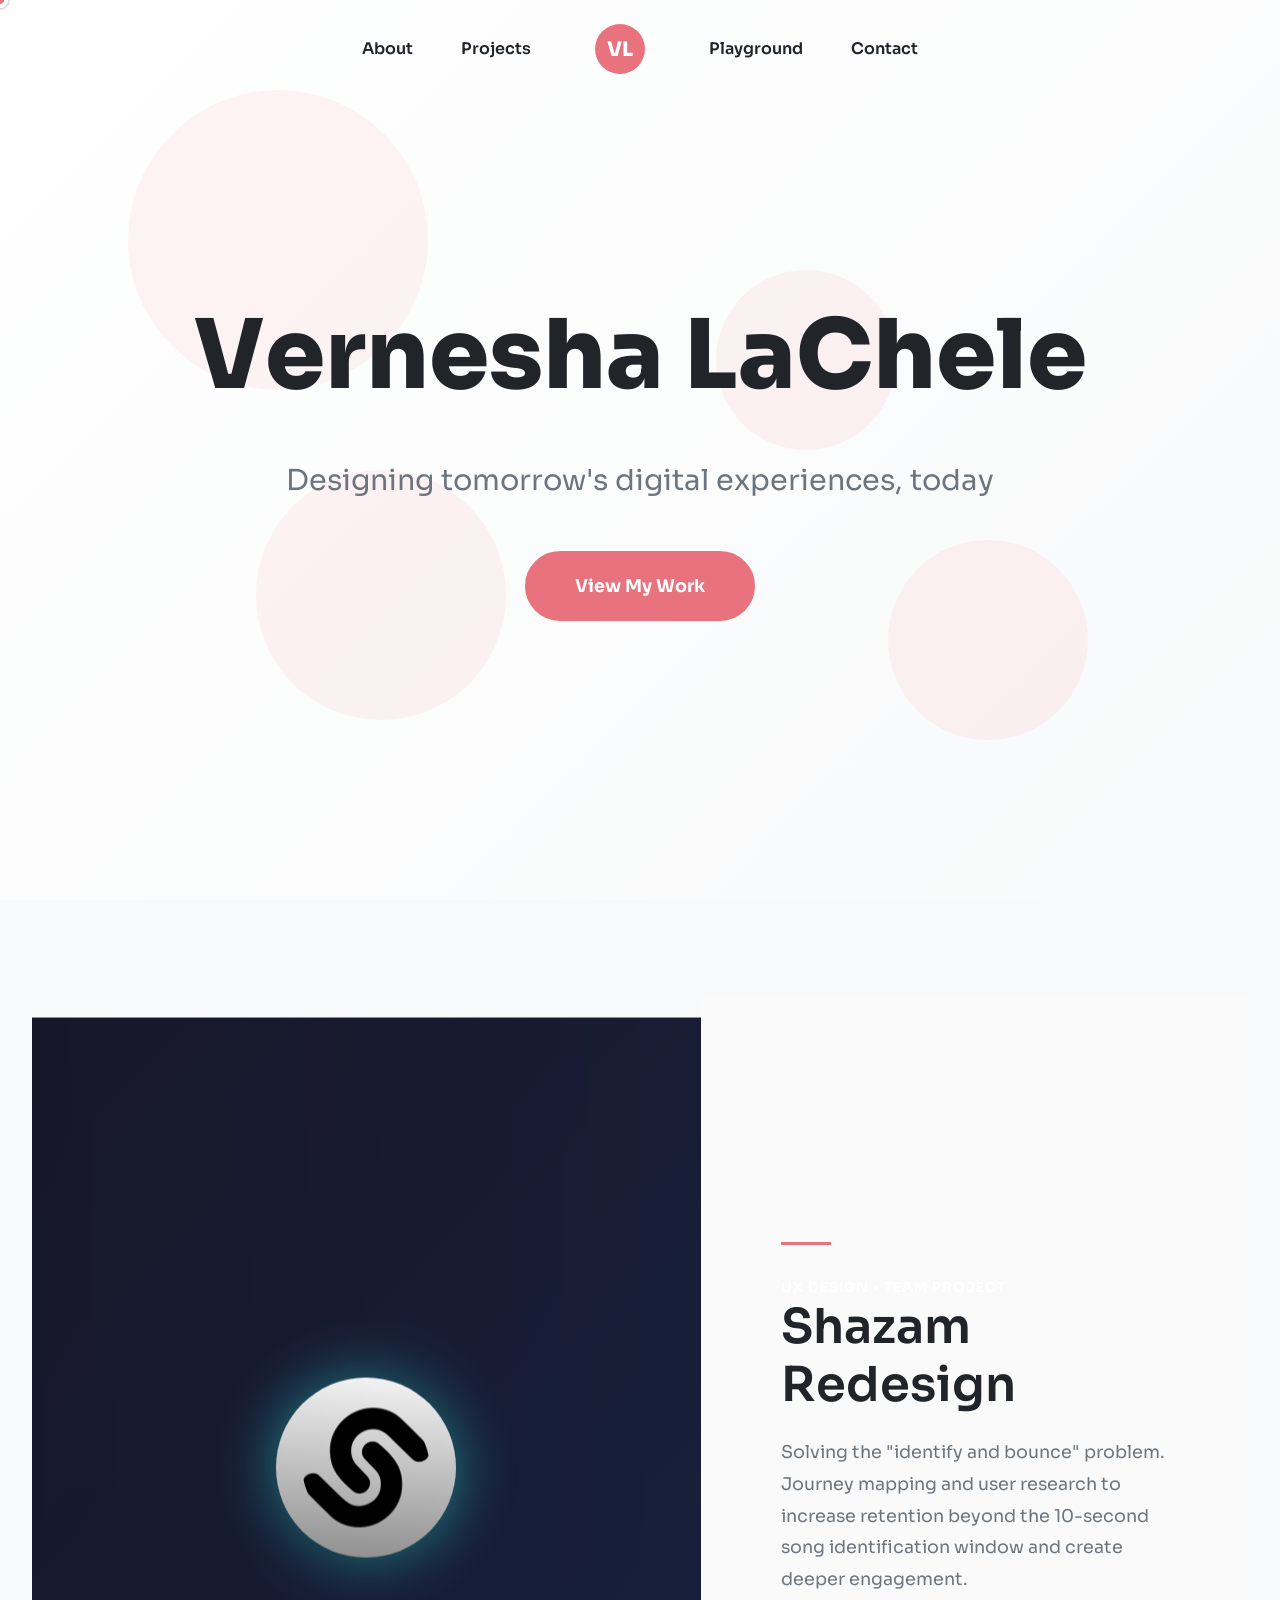
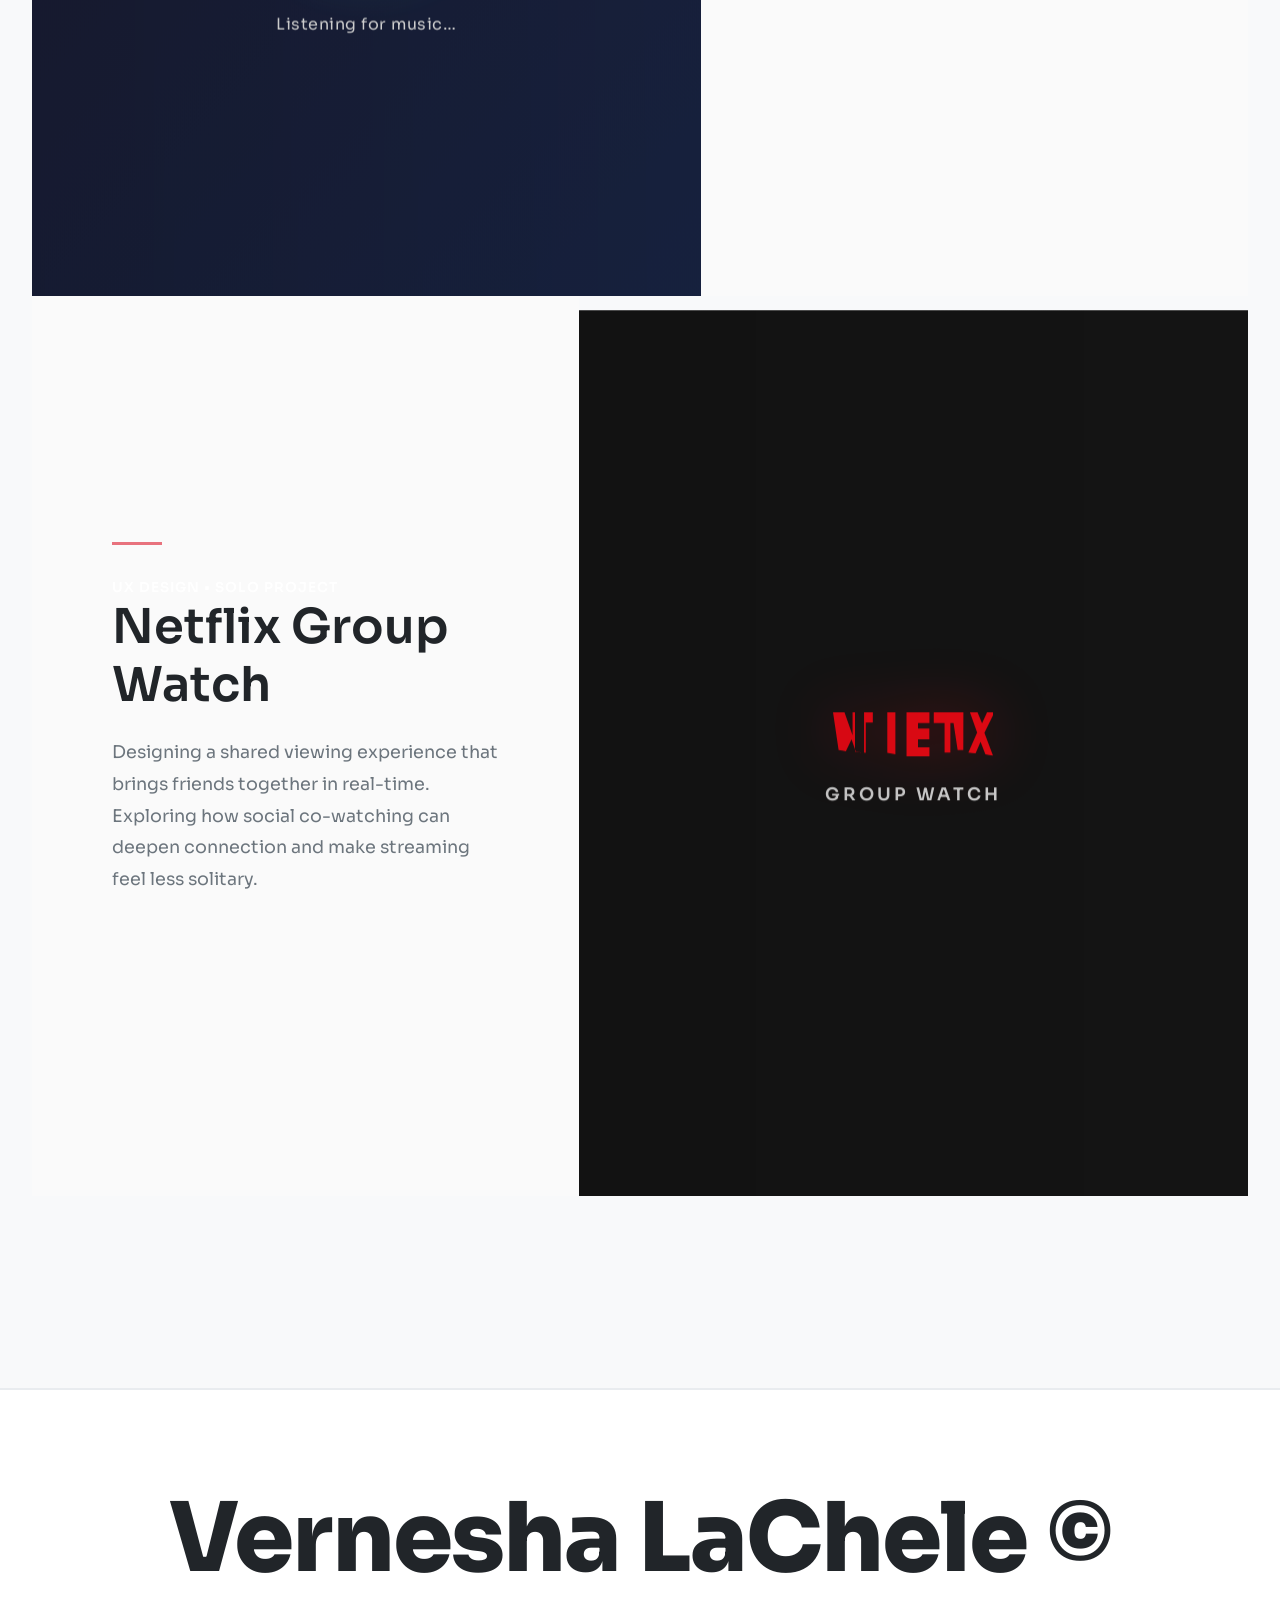
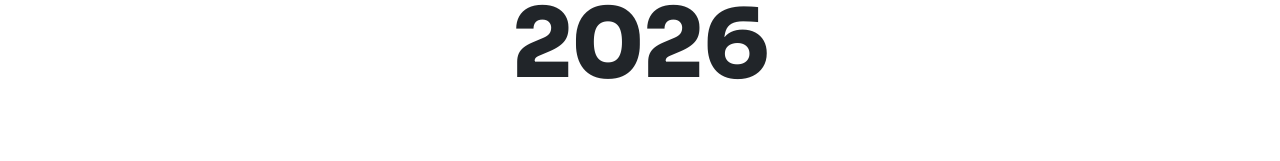
==== commit 65cde83a: "removed coming soon" ====
--- a/index.html
+++ b/index.html
@@ -74,7 +74,7 @@
 
         <!-- Netflix Group Watch Project -->
         <div class="project-section">
-            <div class="project-split project-coming-soon">
+            <a href="pages/netflix-group-watch-case-study.html" class="project-split">
                 <div class="project-image netflix-animation-container">
                     <div class="netflix-hero">
                         <svg class="netflix-logo" viewBox="0 0 111 30" xmlns="http://www.w3.org/2000/svg" aria-hidden="true">
@@ -82,20 +82,15 @@
                         </svg>
                         <p class="netflix-label">Group Watch</p>
                     </div>
-                    <!-- Coming Soon Overlay -->
-                    <div class="coming-soon-overlay">
-                        <span class="coming-soon-tag">Coming Soon</span>
-                        <p class="coming-soon-text">Case study in progress</p>
-                    </div>
                 </div>
                 <div class="project-content">
                     <div class="project-accent"></div>
                     <div class="project-category">UX Design • Solo Project</div>
                     <h2 class="project-title">Netflix Group Watch</h2>
                     <p class="project-description">Designing a shared viewing experience that brings friends together in real-time. Exploring how social co-watching can deepen connection and make streaming feel less solitary.</p>
-                    <span class="project-link coming-soon-link">Coming Soon</span>
+                    <span class="project-link">Explore Case Study</span>
                 </div>
-            </div>
+            </a>
         </div>
     </section>
 
--- a/css/style.css
+++ b/css/style.css
@@ -1068,65 +1068,4 @@
 
 .netflix-animation-container:hover .netflix-label {
     opacity: 1;
-}
-
-/* ================================
-   COMING SOON - DISABLED PROJECT CARD
-   ================================ */
-
-/* Prevent click behavior */
-.project-coming-soon {
-    cursor: default;
-    text-decoration: none;
-}
-
-/* Coming Soon overlay on image */
-.coming-soon-overlay {
-    position: absolute;
-    top: 0;
-    left: 0;
-    width: 100%;
-    height: 100%;
-    background: rgba(0, 0, 0, 0.75);
-    display: flex;
-    flex-direction: column;
-    align-items: center;
-    justify-content: center;
-    gap: 0.5rem;
-    opacity: 0;
-    transition: opacity 0.4s ease;
-    z-index: 10;
-}
-
-.project-coming-soon:hover .coming-soon-overlay {
-    opacity: 1;
-}
-
-.coming-soon-tag {
-    font-size: 1.1rem;
-    font-weight: 700;
-    color: #FFFFFF;
-    letter-spacing: 3px;
-    text-transform: uppercase;
-    padding: 0.6rem 1.8rem;
-    border: 2px solid #E8727D;
-    border-radius: 50px;
-    background: rgba(232, 114, 125, 0.15);
-}
-
-.coming-soon-text {
-    font-size: 0.9rem;
-    color: rgba(255, 255, 255, 0.7);
-    margin: 0;
-}
-
-/* Muted CTA link */
-.coming-soon-link {
-    opacity: 0.5;
-}
-
-/* Dim the Netflix logo/hero when overlay shows */
-.project-coming-soon:hover .netflix-hero {
-    filter: blur(2px);
-    transform: scale(0.98);
 }
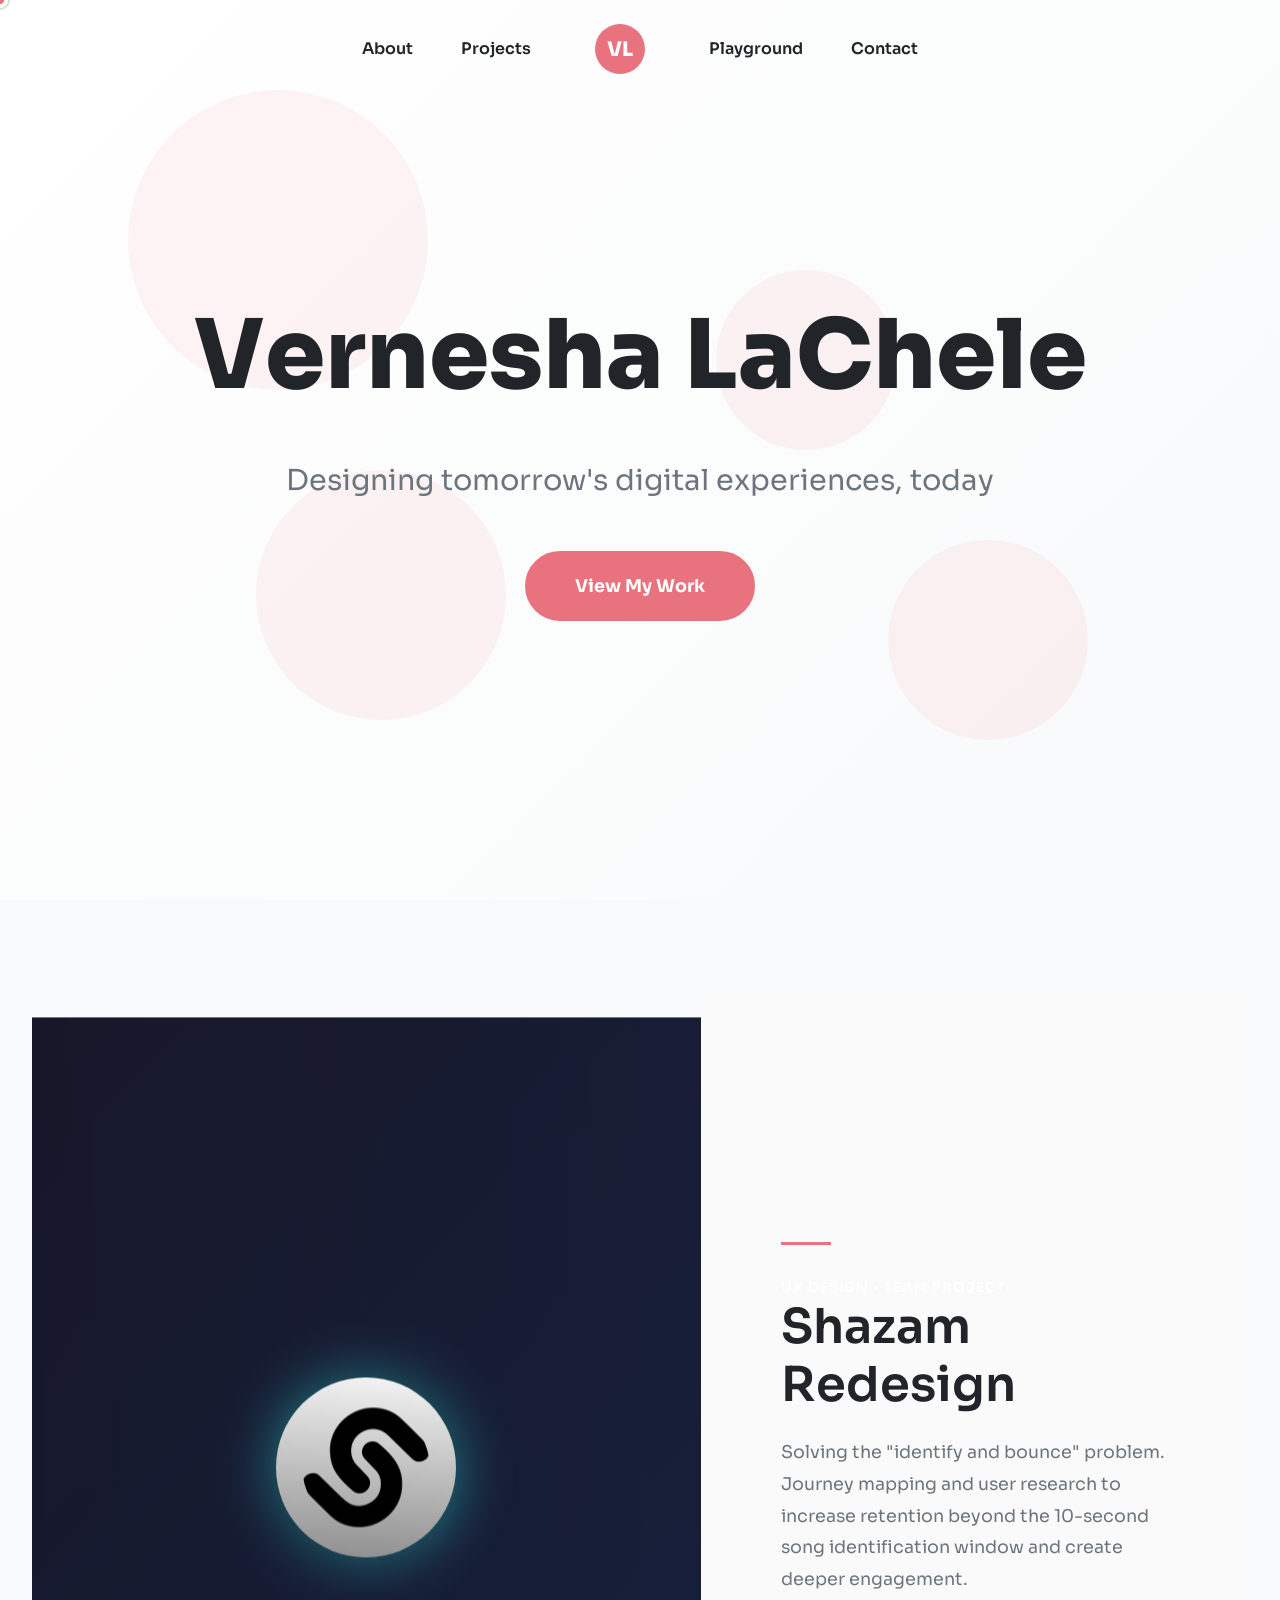
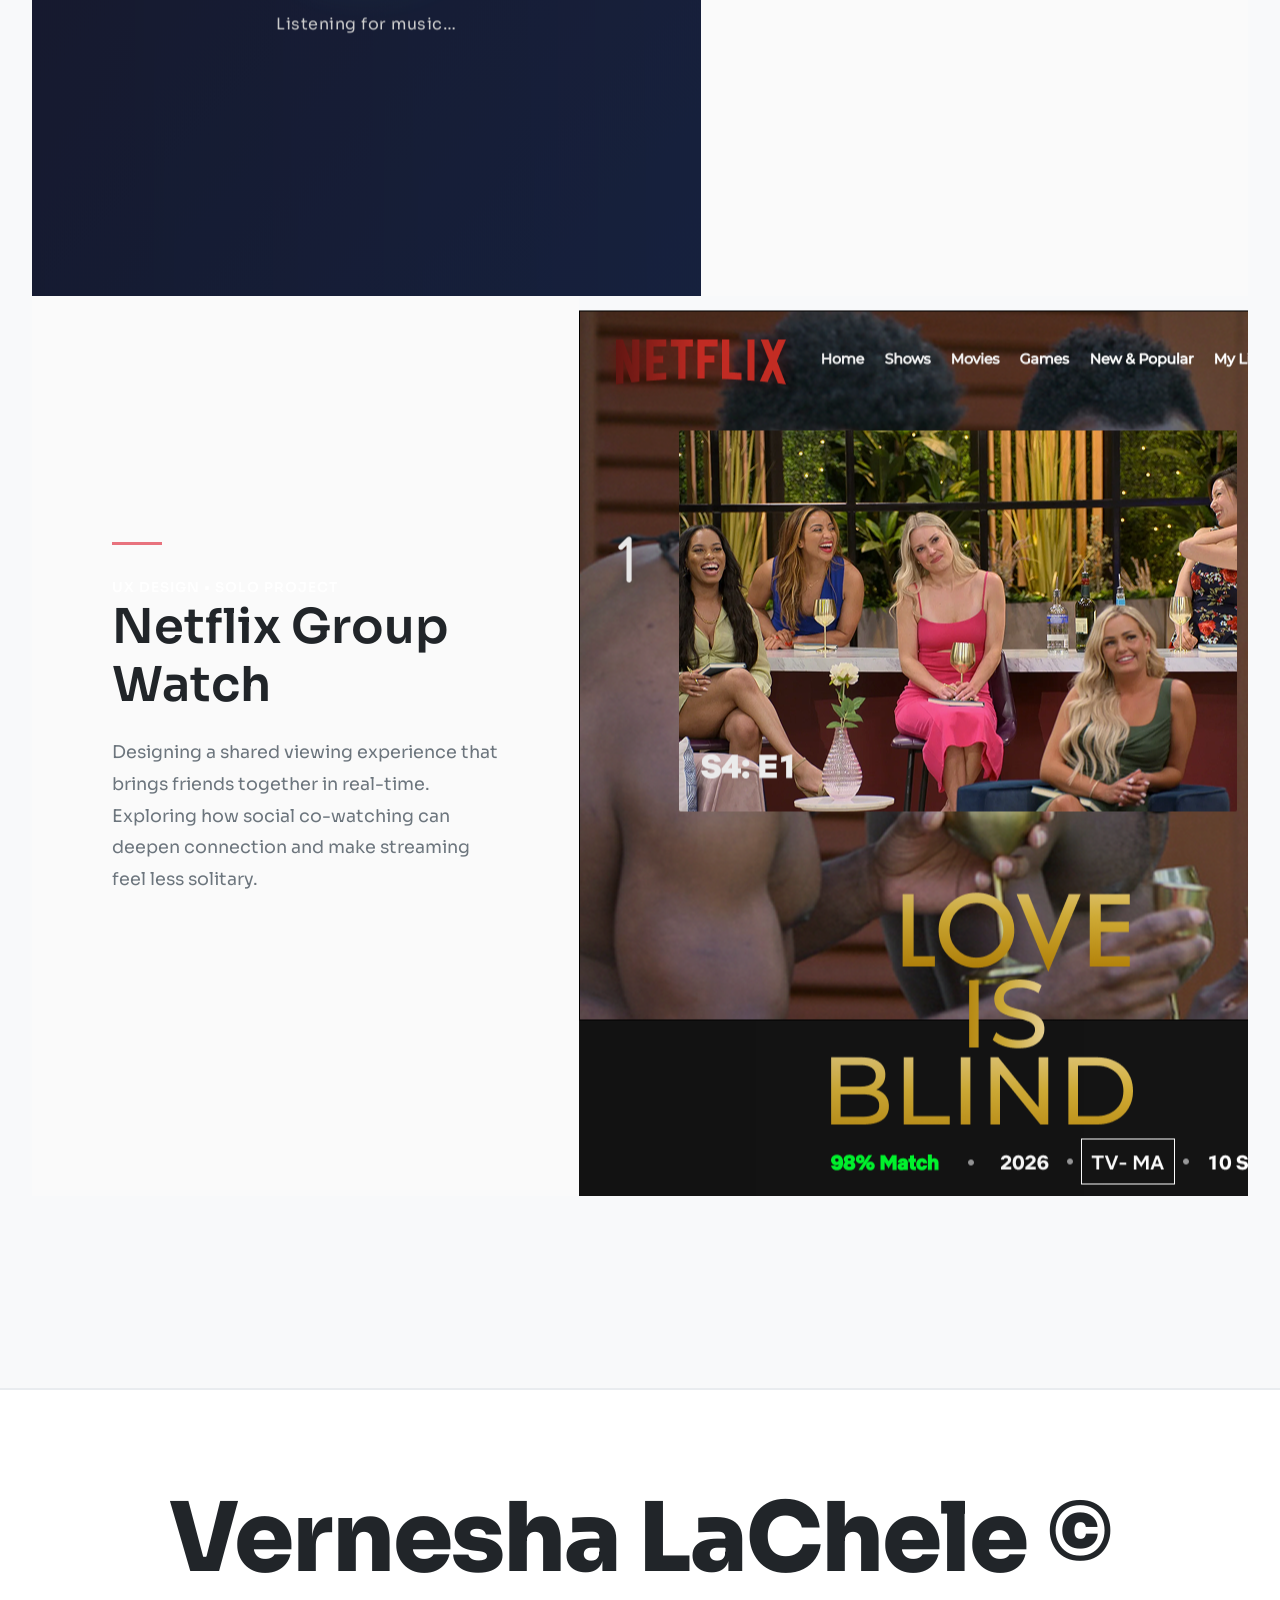
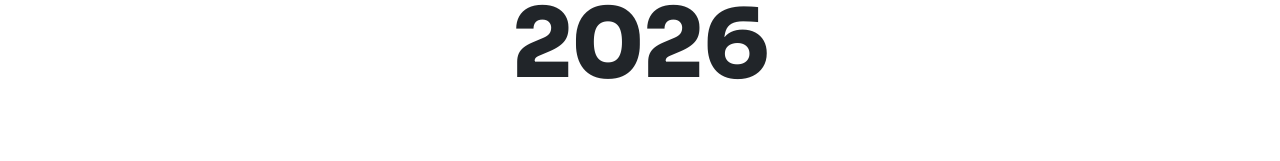
==== commit 695a0049: "removed Netflix SVG" ====
--- a/index.html
+++ b/index.html
@@ -76,12 +76,7 @@
         <div class="project-section">
             <a href="pages/netflix-group-watch-case-study.html" class="project-split">
                 <div class="project-image netflix-animation-container">
-                    <div class="netflix-hero">
-                        <svg class="netflix-logo" viewBox="0 0 111 30" xmlns="http://www.w3.org/2000/svg" aria-hidden="true">
-                            <path d="M105.062 14.28L111 30c-1.75-.25-3.499-.563-5.28-.845l-3.345-8.686-3.437 7.969c-1.687-.282-3.344-.376-5.031-.595l6.093-13.874L94.999 0H100.28l3.157 7.688L106.876 0H112l-6.938 14.28zM90.47 0l-.062 26.233c-1.313-.032-2.625-.032-3.938-.032L82.5 0h7.97zm-16.5 7.5h-4.062V0H85.47v7.5h-4.032V27.875c-1.344 0-2.688.032-4.032.032V7.5h-3.437zm-22.968 0V0h15.908v7.5H58.97v3.75h7.874v7.5H58.97v5.468l7.937.032v7.5H51.002V0zm-13.344 20.625c1.875.313 3.75.625 5.625.969V0h-5.625v20.625zM23.22 7.093c1.656 0 3-.063 4.406.093V0H15.252v27.156c2.5.313 5 .625 7.5.938V7.093h.469zM0 0h7.97l5.593 15.937V0h7.97v27.844L15.907 27.5 12.844 18.75 8.937 27c-1.688-.25-3.375-.5-5.063-.75L0 0z" fill="#E50914"/>
-                        </svg>
-                        <p class="netflix-label">Group Watch</p>
-                    </div>
+                    <img src="images/netflix-preview.png" alt="Netflix Group Watch companion mode prototype" class="netflix-preview-img">
                 </div>
                 <div class="project-content">
                     <div class="project-accent"></div>
